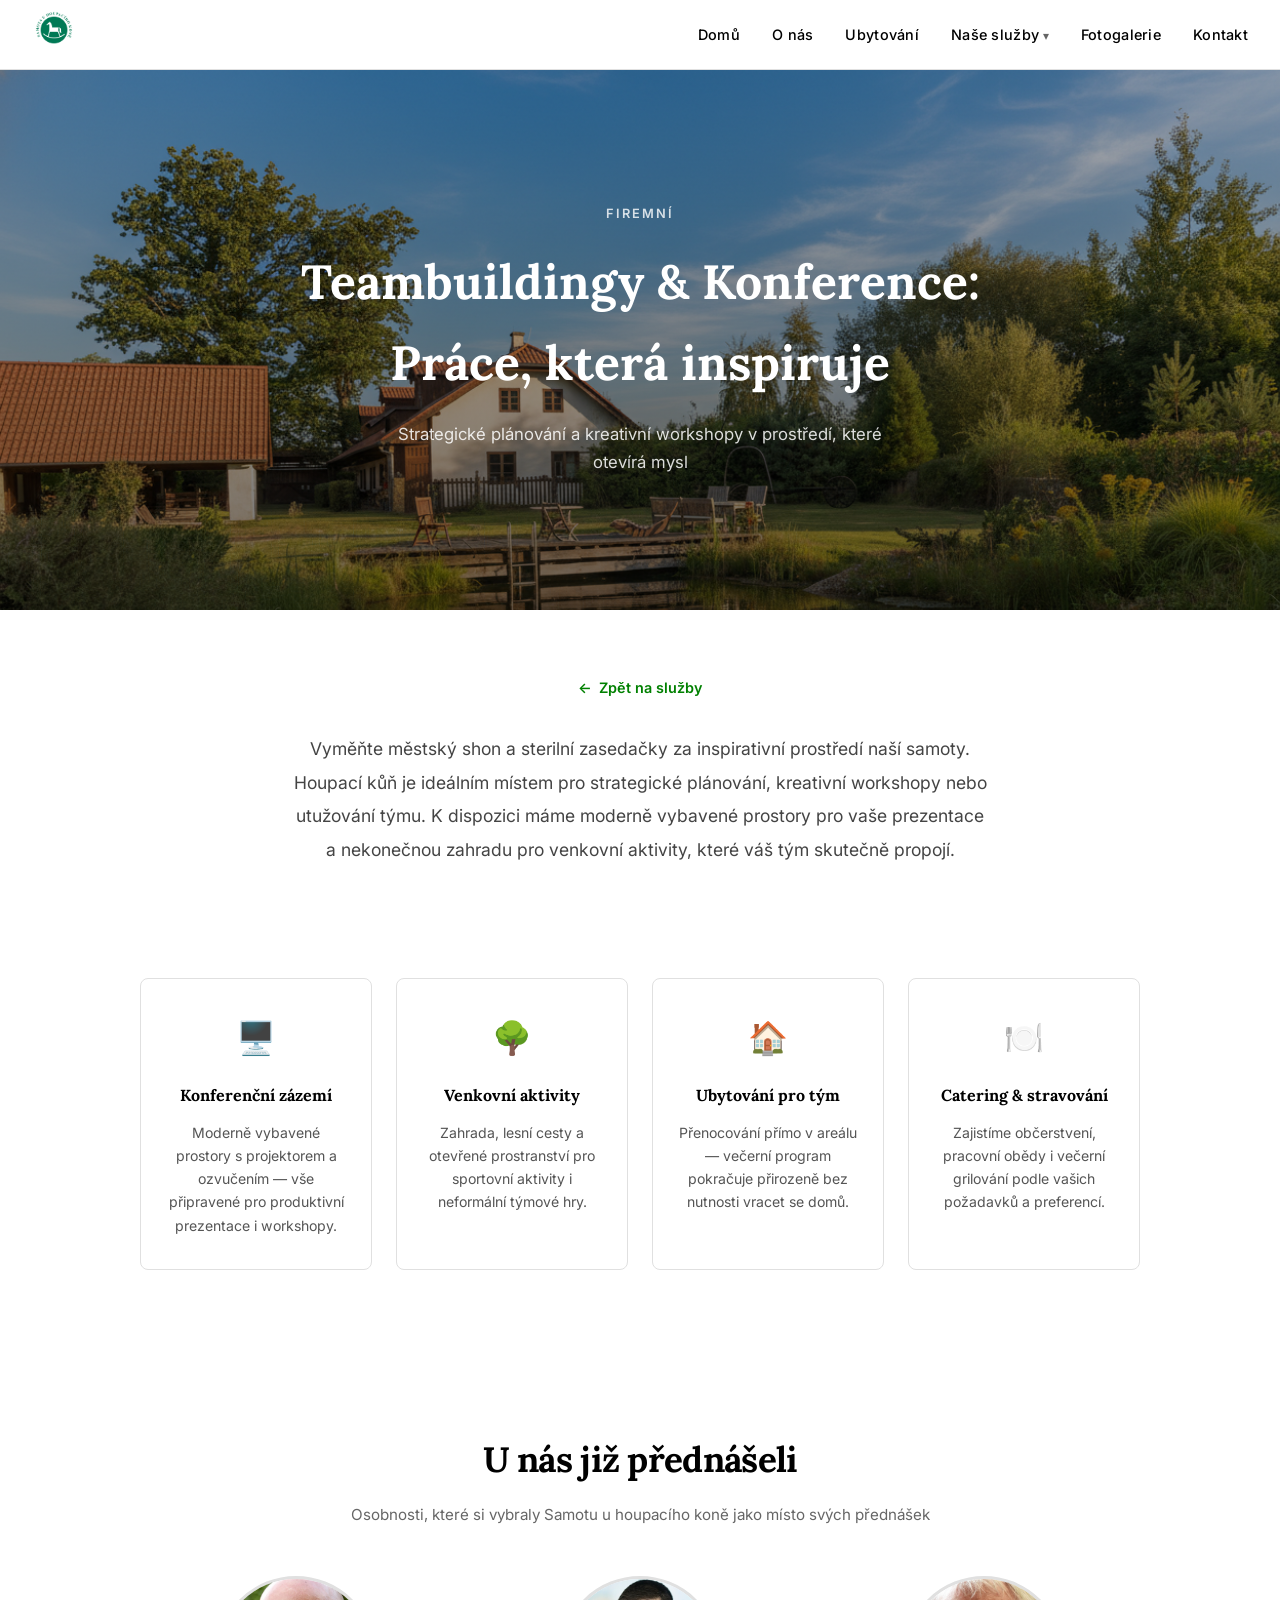
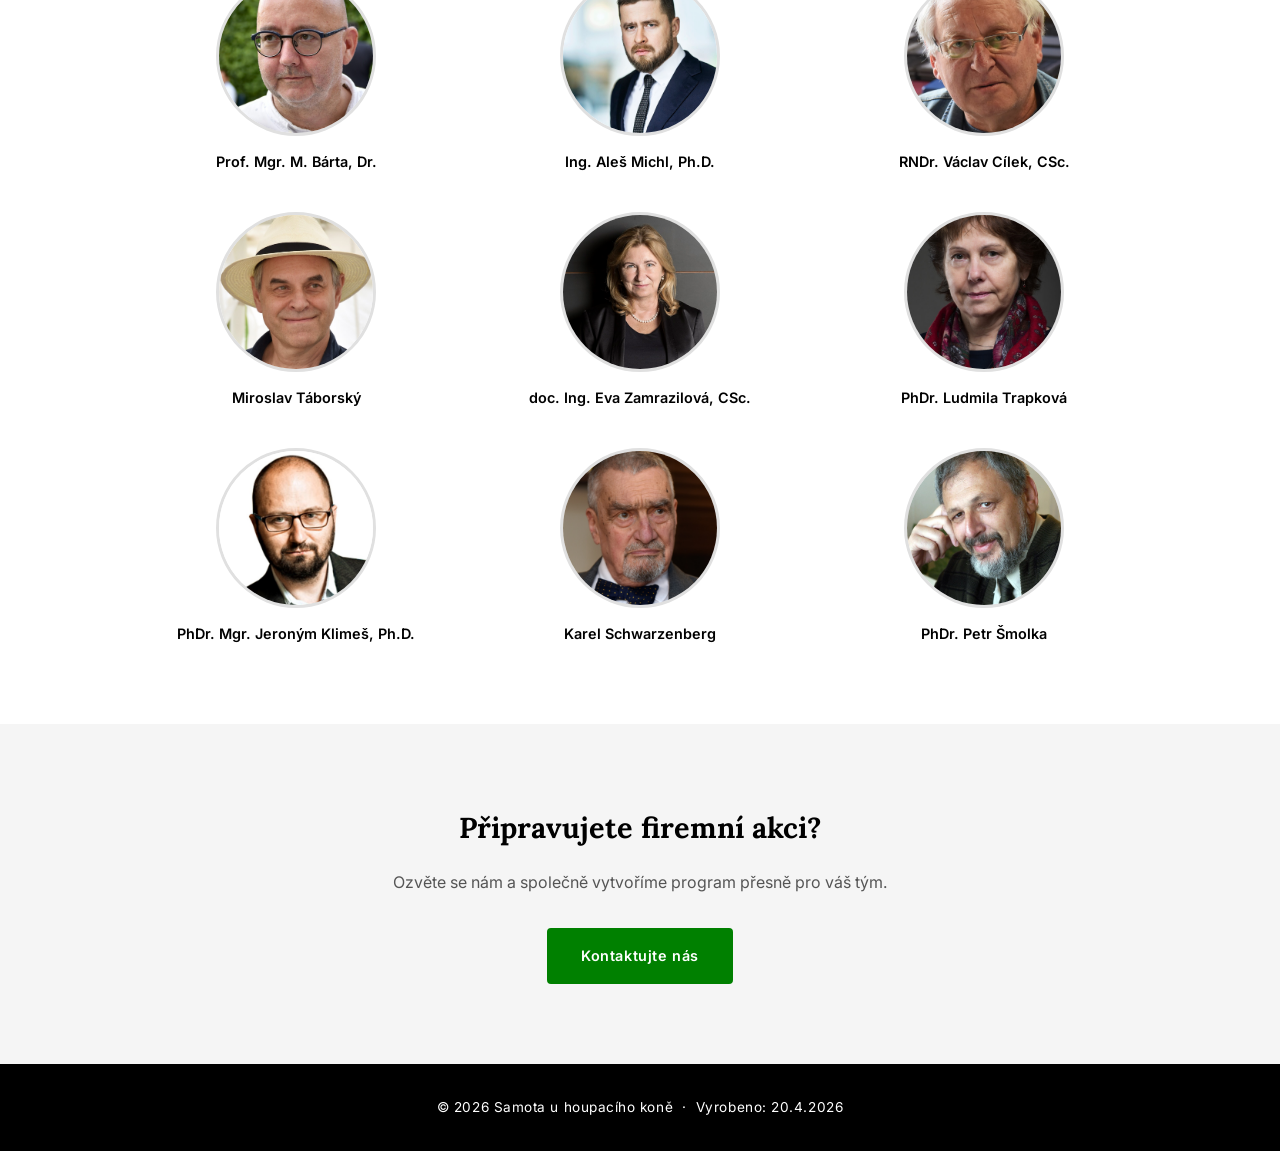
==== firemni-akce.html @ c1b1e3f5 "Add new Ubytování page with room breakdown and gallery" ====
<!DOCTYPE html>
<html lang="cs">
<head>
  <meta charset="UTF-8" />
  <meta name="viewport" content="width=device-width, initial-scale=1.0" />
  <title>Teambuildingy & Konference – Samota u houpacího koně</title>
  <link rel="stylesheet" href="style.css" />
  <link rel="preconnect" href="https://fonts.googleapis.com">
  <link href="https://fonts.googleapis.com/css2?family=Lora:wght@400;500;600;700&family=Inter:wght@400;500;600;700&display=swap" rel="stylesheet">
</head>
<body>

  <nav>
    <a href="index.html" class="nav-logo">
      <img src="images/logo/logo_bile_pozadi.png" alt="Samota u houpacího koně" />
    </a>
    <button class="hamburger" aria-label="Menu">
      <span></span><span></span><span></span>
    </button>
    <ul class="nav-links">
      <li><a href="index.html#uvod">Domů</a></li>
      <li><a href="index.html#o-nas">O nás</a></li>
      <li><a href="ubytovani.html">Ubytování</a></li>
      <li class="dropdown">
        <a href="index.html#sluzby">Naše služby</a>
        <div class="dropdown-menu">
          <a href="svatby.html">Svatby</a>
          <a href="firemni-akce.html">Teambuildingy & konference</a>
          <a href="terapie.html">Terapeutické pobyty</a>
        </div>
      </li>
      <li><a href="index.html#galerie">Fotogalerie</a></li>
      <li><a href="index.html#kontakt">Kontakt</a></li>
    </ul>
  </nav>

  <!-- HERO 16:9 -->
  <div class="subpage-hero-widescreen" style="background-image: url('images/jezirko_a_dum.jpg')">
    <div class="subpage-hero-content">
      <p class="hero-eyebrow">Firemní</p>
      <h1>Teambuildingy & Konference:<br/>Práce, která inspiruje</h1>
      <p class="subtitle">Strategické plánování a kreativní workshopy v prostředí, které otevírá mysl</p>
    </div>
  </div>

  <!-- INTRO -->
  <div class="subpage-intro">
    <a href="index.html#sluzby" class="back-link">Zpět na služby</a>
    <p>Vyměňte městský shon a sterilní zasedačky za inspirativní prostředí naší samoty. Houpací kůň je ideálním místem pro strategické plánování, kreativní workshopy nebo utužování týmu. K dispozici máme moderně vybavené prostory pro vaše prezentace a nekonečnou zahradu pro venkovní aktivity, které váš tým skutečně propojí.</p>
  </div>


  <!-- FEATURES -->
  <div class="subpage-features-section" style="background: #fff;">
    <div class="subpage-features-grid">
      <div class="subpage-feature-card">
        <div class="feature-icon">🖥️</div>
        <h4>Konferenční zázemí</h4>
        <p>Moderně vybavené prostory s projektorem a ozvučením — vše připravené pro produktivní prezentace i workshopy.</p>
      </div>
      <div class="subpage-feature-card">
        <div class="feature-icon">🌳</div>
        <h4>Venkovní aktivity</h4>
        <p>Zahrada, lesní cesty a otevřené prostranství pro sportovní aktivity i neformální týmové hry.</p>
      </div>
      <div class="subpage-feature-card">
        <div class="feature-icon">🏠</div>
        <h4>Ubytování pro tým</h4>
        <p>Přenocování přímo v areálu — večerní program pokračuje přirozeně bez nutnosti vracet se domů.</p>
      </div>
      <div class="subpage-feature-card">
        <div class="feature-icon">🍽️</div>
        <h4>Catering & stravování</h4>
        <p>Zajistíme občerstvení, pracovní obědy i večerní grilování podle vašich požadavků a preferencí.</p>
      </div>
    </div>
  </div>

  <!-- PŘEDNÁŠEJÍCÍ -->
  <div class="speakers-section">
    <h2>U nás již přednášeli</h2>
    <p class="speakers-sub">Osobnosti, které si vybraly Samotu u houpacího koně jako místo svých přednášek</p>
    <div class="speakers-grid">
      <div class="speaker-card">
        <img src="images/prednasky/barta.jpg" alt="Prof. Mgr. M. Bárta, Dr." />
        <span class="speaker-name">Prof. Mgr. M. Bárta, Dr.</span>
      </div>
      <div class="speaker-card">
        <img src="images/prednasky/michl.jpg" alt="Ing. Aleš Michl, Ph.D." />
        <span class="speaker-name">Ing. Aleš Michl, Ph.D.</span>
      </div>
      <div class="speaker-card">
        <img src="images/prednasky/cilek.jpg" alt="RNDr. Václav Cílek, CSc." />
        <span class="speaker-name">RNDr. Václav Cílek, CSc.</span>
      </div>
      <div class="speaker-card">
        <img src="images/prednasky/taborsky.jpg" alt="Miroslav Táborský" />
        <span class="speaker-name">Miroslav Táborský</span>
      </div>
      <div class="speaker-card">
        <img src="images/prednasky/zamrazilova.jpg" alt="doc. Ing. Eva Zamrazilová, CSc." style="object-position: center top;" />
        <span class="speaker-name">doc. Ing. Eva Zamrazilová, CSc.</span>
      </div>
      <div class="speaker-card">
        <img src="images/prednasky/trapkova.jpg" alt="PhDr. Ludmila Trapková" />
        <span class="speaker-name">PhDr. Ludmila Trapková</span>
      </div>
      <div class="speaker-card">
        <img src="images/prednasky/klimes.jpg" alt="PhDr. Mgr. Jeroným Klimeš, Ph.D." style="object-position: center 25%;" />
        <span class="speaker-name">PhDr. Mgr. Jeroným Klimeš, Ph.D.</span>
      </div>
      <div class="speaker-card">
        <img src="images/prednasky/schwarzenberg.jpg" alt="Karel Schwarzenberg" />
        <span class="speaker-name">Karel Schwarzenberg</span>
      </div>
      <div class="speaker-card">
        <img src="images/prednasky/smolka.jpg" alt="PhDr. Petr Šmolka" />
        <span class="speaker-name">PhDr. Petr Šmolka</span>
      </div>
    </div>
  </div>

  <div class="subpage-cta">
    <h2>Připravujete firemní akci?</h2>
    <p>Ozvěte se nám a společně vytvoříme program přesně pro váš tým.</p>
    <a href="index.html#kontakt" class="btn">Kontaktujte nás</a>
  </div>

  <footer>
    <p>© 2026 Samota u houpacího koně &nbsp;·&nbsp; Vyrobeno: 20.4.2026</p>
  </footer>

  <script src="script.js"></script>
</body>
</html>
---- style.css ----
* {
  margin: 0;
  padding: 0;
  box-sizing: border-box;
}

:root {
  --bg: #ffffff;
  --text: #000000;
  --accent: #008000;
  --accent-dark: #006000;
  --light-gray: #f5f5f5;
  --border: #e0e0e0;
}

html {
  scroll-behavior: smooth;
}

body {
  font-family: 'Inter', 'Segoe UI', Arial, sans-serif;
  background: var(--bg);
  color: var(--text);
  line-height: 1.7;
}

h1, h2, h3, h4, .section-title, .hero h1, .subpage-hero h1 {
  font-family: 'Lora', Georgia, serif;
}

/* ── NAVIGATION ── */
nav {
  position: fixed;
  top: 0;
  width: 100%;
  background: rgba(255, 255, 255, 0.97);
  backdrop-filter: blur(8px);
  border-bottom: 1px solid var(--border);
  z-index: 1000;
  padding: 0 2rem;
  height: 70px;
  display: flex;
  align-items: center;
  justify-content: space-between;
}

.nav-logo img {
  height: 44px;
  width: auto;
}

.nav-links {
  display: flex;
  align-items: center;
  gap: 2rem;
  list-style: none;
}

.nav-links a {
  text-decoration: none;
  color: var(--text);
  font-size: 0.9rem;
  font-weight: 500;
  letter-spacing: 0.02em;
  transition: color 0.2s;
}

.nav-links a:hover {
  color: var(--accent);
}

/* Dropdown */
.dropdown {
  position: relative;
}

.dropdown-menu {
  display: none;
  position: absolute;
  top: 100%;
  left: 50%;
  transform: translateX(-50%);
  padding-top: 12px;
  min-width: 220px;
  z-index: 100;
}

.dropdown-menu::before {
  content: '';
  display: block;
  position: absolute;
  top: 12px;
  left: 0;
  right: 0;
  bottom: 0;
  background: #fff;
  border: 1px solid var(--border);
  border-radius: 8px;
  box-shadow: 0 8px 24px rgba(0,0,0,0.1);
  z-index: -1;
}

.dropdown-menu a {
  position: relative;
}

.dropdown:hover .dropdown-menu,
.dropdown:focus-within .dropdown-menu {
  display: block;
}

.dropdown-menu a {
  display: block;
  padding: 0.75rem 1.25rem;
  font-size: 0.88rem;
  color: var(--text);
  transition: background 0.15s, color 0.15s;
}

.dropdown-menu a:hover {
  background: var(--light-gray);
  color: var(--accent);
}

.dropdown > a::after {
  content: ' ▾';
  font-size: 0.75rem;
  opacity: 0.6;
}

/* Hamburger */
.hamburger {
  display: none;
  flex-direction: column;
  cursor: pointer;
  gap: 5px;
  background: none;
  border: none;
  padding: 4px;
}

.hamburger span {
  display: block;
  width: 24px;
  height: 2px;
  background: var(--text);
  transition: all 0.3s;
}

.hamburger.open span:nth-child(1) { transform: rotate(45deg) translate(5px, 5px); }
.hamburger.open span:nth-child(2) { opacity: 0; }
.hamburger.open span:nth-child(3) { transform: rotate(-45deg) translate(5px, -5px); }

/* ── HERO ── */
.hero {
  min-height: 100vh;
  display: flex;
  align-items: center;
  justify-content: center;
  text-align: center;
  padding: 6rem 2rem 4rem;
  background: linear-gradient(160deg, #f9fdf9 0%, #e8f5e8 100%);
  position: relative;
  overflow: hidden;
}

.hero::before {
  content: '';
  position: absolute;
  inset: 0;
  background: url('images/domov1.jpg') center/cover no-repeat;
  opacity: 0.12;
}

/* Video hero overrides */
.hero-video {
  background: #000;
}

.hero-video::before {
  display: none;
}

.hero-bg-video {
  position: absolute;
  inset: 0;
  width: 100%;
  height: 100%;
  object-fit: cover;
  z-index: 0;
}

.hero-overlay {
  position: absolute;
  inset: 0;
  background: linear-gradient(to bottom, rgba(0,0,0,0.3) 0%, rgba(0,0,0,0.5) 100%);
  z-index: 1;
}

.hero-video .hero-content {
  position: relative;
  z-index: 2;
  color: #fff;
}

.hero-video .hero-content h1 {
  color: #fff;
}

.hero-video .hero-content p {
  color: rgba(255,255,255,0.88);
}

.hero-video .hero-eyebrow {
  color: rgba(255,255,255,0.75);
}

.hero-video .btn-outline {
  border-color: rgba(255,255,255,0.7);
  color: #fff;
}

.hero-video .btn-outline:hover {
  background: #fff;
  color: var(--accent);
  border-color: #fff;
}

.hero-content {
  position: relative;
  max-width: 720px;
}

.hero-eyebrow {
  font-size: 0.8rem;
  letter-spacing: 0.15em;
  text-transform: uppercase;
  color: var(--accent);
  margin-bottom: 1rem;
  font-weight: 600;
}

.hero h1 {
  font-size: clamp(2.2rem, 5vw, 3.8rem);
  font-weight: 700;
  line-height: 1.15;
  letter-spacing: -0.02em;
  margin-bottom: 1.5rem;
}

.hero p {
  font-size: 1.15rem;
  color: #444;
  max-width: 520px;
  margin: 0 auto 2.5rem;
}

.btn {
  display: inline-block;
  padding: 0.85rem 2rem;
  background: var(--accent);
  color: #fff;
  text-decoration: none;
  border-radius: 4px;
  font-size: 0.9rem;
  font-weight: 600;
  letter-spacing: 0.04em;
  transition: background 0.2s, transform 0.15s;
  border: 2px solid var(--accent);
}

.btn:hover {
  background: var(--accent-dark);
  border-color: var(--accent-dark);
  transform: translateY(-1px);
}

.btn-outline {
  background: transparent;
  color: var(--accent);
  margin-left: 1rem;
}

.btn-outline:hover {
  background: var(--accent);
  color: #fff;
}

/* ── SECTIONS ── */
section {
  padding: 6rem 2rem;
}

.section-inner {
  max-width: 1100px;
  margin: 0 auto;
}

.section-label {
  font-size: 0.75rem;
  letter-spacing: 0.15em;
  text-transform: uppercase;
  color: var(--accent);
  font-weight: 700;
  margin-bottom: 0.75rem;
}

.section-title {
  font-size: clamp(1.8rem, 3.5vw, 2.6rem);
  font-weight: 700;
  letter-spacing: -0.02em;
  line-height: 1.2;
  margin-bottom: 1.5rem;
}

.section-text {
  font-size: 1.05rem;
  color: #444;
  max-width: 640px;
  line-height: 1.8;
}

/* ── O NÁS ── */
#o-nas {
  background: var(--bg);
}

.about-grid {
  display: grid;
  grid-template-columns: 1fr 1fr;
  gap: 5rem;
  align-items: center;
}

.about-img {
  width: 100%;
  aspect-ratio: 4/3;
  object-fit: cover;
  border-radius: 4px;
}

.about-features {
  display: flex;
  flex-direction: column;
  gap: 1rem;
  margin-top: 2rem;
}

.feature-item {
  display: flex;
  align-items: flex-start;
  gap: 0.75rem;
  font-size: 0.95rem;
  color: #333;
}

.feature-item::before {
  content: '—';
  color: var(--accent);
  font-weight: 700;
  flex-shrink: 0;
  margin-top: 2px;
}

/* ── SERVICES ── */
#sluzby {
  background: var(--light-gray);
}

.services-grid {
  display: grid;
  grid-template-columns: repeat(3, 1fr);
  gap: 2rem;
  margin-top: 3rem;
}

.service-card {
  background: #fff;
  border-radius: 6px;
  overflow: hidden;
  text-decoration: none;
  color: var(--text);
  transition: transform 0.2s, box-shadow 0.2s;
  display: block;
  border: 1px solid var(--border);
}

.service-card:hover {
  transform: translateY(-4px);
  box-shadow: 0 16px 40px rgba(0,0,0,0.1);
}

.service-card img {
  width: 100%;
  aspect-ratio: 3/2;
  object-fit: cover;
  display: block;
}

.service-card-body {
  padding: 1.75rem;
}

.service-card-tag {
  font-size: 0.72rem;
  letter-spacing: 0.12em;
  text-transform: uppercase;
  color: var(--accent);
  font-weight: 700;
  margin-bottom: 0.5rem;
}

.service-card h3 {
  font-size: 1.2rem;
  font-weight: 700;
  margin-bottom: 0.75rem;
  line-height: 1.3;
}

.service-card p {
  font-size: 0.9rem;
  color: #555;
  line-height: 1.65;
}

.service-card-link {
  display: inline-flex;
  align-items: center;
  gap: 0.4rem;
  margin-top: 1.25rem;
  font-size: 0.85rem;
  font-weight: 600;
  color: var(--accent);
}

.service-card-link::after {
  content: '→';
  transition: transform 0.2s;
}

.service-card:hover .service-card-link::after {
  transform: translateX(4px);
}

/* ── GALLERY ── */
#galerie {
  background: var(--bg);
}

.gallery-grid {
  display: grid;
  grid-template-columns: repeat(4, 1fr);
  grid-template-rows: repeat(2, 260px);
  gap: 6px;
  margin-top: 3rem;
}

.gallery-item {
  overflow: hidden;
  cursor: pointer;
  background: var(--light-gray);
}

.gallery-item img {
  width: 100%;
  height: 100%;
  object-fit: cover;
  transition: transform 0.4s ease;
  display: block;
}

.gallery-item:hover img {
  transform: scale(1.05);
}

/* Lightbox */
.lightbox {
  display: none;
  position: fixed;
  inset: 0;
  background: rgba(0,0,0,0.92);
  z-index: 2000;
  align-items: center;
  justify-content: center;
  padding: 2rem;
}

.lightbox.active {
  display: flex;
}

.lightbox img {
  max-width: 90vw;
  max-height: 85vh;
  object-fit: contain;
  border-radius: 2px;
}

.lightbox-close {
  position: absolute;
  top: 1.5rem;
  right: 1.5rem;
  background: none;
  border: none;
  color: #fff;
  font-size: 2rem;
  cursor: pointer;
  line-height: 1;
  opacity: 0.8;
  transition: opacity 0.2s;
}

.lightbox-close:hover { opacity: 1; }

.lightbox-prev,
.lightbox-next {
  position: absolute;
  top: 50%;
  transform: translateY(-50%);
  background: rgba(255,255,255,0.1);
  border: none;
  color: #fff;
  font-size: 1.5rem;
  cursor: pointer;
  padding: 1rem 1.2rem;
  border-radius: 4px;
  transition: background 0.2s;
}

.lightbox-prev { left: 1rem; }
.lightbox-next { right: 1rem; }
.lightbox-prev:hover,
.lightbox-next:hover { background: rgba(255,255,255,0.2); }

/* ── CONTACT ── */
#kontakt {
  background: var(--light-gray);
}


.contact-grid {
  display: grid;
  grid-template-columns: 1fr 1.6fr;
  gap: 4rem;
  align-items: start;
}

.contact-map {
  border-radius: 6px;
  overflow: hidden;
  border: 1px solid var(--border);
}

.contact-map iframe {
  display: block;
  height: 440px;
}

.contact-info h3 {
  font-size: 0.85rem;
  font-weight: 700;
  margin-bottom: 0.35rem;
  color: var(--accent);
  letter-spacing: 0.05em;
  text-transform: uppercase;
}

.contact-info p {
  font-size: 0.95rem;
  color: #444;
  margin-bottom: 1.5rem;
  line-height: 1.7;
}

.contact-info a {
  color: var(--text);
  text-decoration: none;
  border-bottom: 1px solid var(--border);
  transition: border-color 0.2s, color 0.2s;
}

.contact-info a:hover {
  color: var(--accent);
  border-color: var(--accent);
}

.contact-form {
  display: flex;
  flex-direction: column;
  gap: 1.25rem;
}

.form-row {
  display: grid;
  grid-template-columns: 1fr 1fr;
  gap: 1.25rem;
}

.form-group {
  display: flex;
  flex-direction: column;
  gap: 0.4rem;
}

.form-group label {
  font-size: 0.8rem;
  font-weight: 600;
  letter-spacing: 0.05em;
  text-transform: uppercase;
  color: #555;
}

.form-group input,
.form-group select,
.form-group textarea {
  padding: 0.85rem 1rem;
  border: 1px solid var(--border);
  border-radius: 4px;
  font-size: 0.95rem;
  font-family: inherit;
  background: #fff;
  color: var(--text);
  transition: border-color 0.2s;
  outline: none;
  width: 100%;
}

.form-group input:focus,
.form-group select:focus,
.form-group textarea:focus {
  border-color: var(--accent);
}

.form-group textarea {
  resize: vertical;
  min-height: 130px;
}

.form-submit {
  display: flex;
  align-items: center;
  gap: 1rem;
}

.form-success {
  display: none;
  align-items: center;
  gap: 0.5rem;
  font-size: 0.9rem;
  color: var(--accent);
  font-weight: 600;
}

.form-success.visible {
  display: flex;
}

/* ── FOOTER ── */
footer {
  background: #000;
  color: #fff;
  text-align: center;
  padding: 2rem;
  font-size: 0.85rem;
  letter-spacing: 0.04em;
}

footer a {
  color: var(--accent);
  text-decoration: none;
}

/* ── SUBPAGE HERO (old, kept for compatibility) ── */
.subpage-hero {
  padding: 9rem 2rem 5rem;
  background: linear-gradient(160deg, #f9fdf9 0%, #e8f5e8 100%);
  text-align: center;
  position: relative;
  overflow: hidden;
}

.subpage-hero::before {
  content: '';
  position: absolute;
  inset: 0;
  opacity: 0.1;
  background-size: cover;
  background-position: center;
}

.subpage-hero .hero-content {
  position: relative;
}

.subpage-hero h1 {
  font-size: clamp(2rem, 4.5vw, 3.2rem);
  font-weight: 700;
  letter-spacing: -0.02em;
  line-height: 1.15;
  margin-bottom: 1.25rem;
}

.subpage-hero .subtitle {
  font-size: 1.1rem;
  color: #555;
  max-width: 540px;
  margin: 0 auto;
}

/* ── SUBPAGE HERO 16:9 ── */
.subpage-hero-widescreen {
  margin-top: 70px;
  width: 100%;
  aspect-ratio: 16 / 6.75;
  position: relative;
  background-size: cover;
  background-position: center top;
  display: flex;
  align-items: center;
  justify-content: center;
  text-align: center;
  overflow: hidden;
}

.subpage-hero-widescreen::before {
  content: '';
  position: absolute;
  inset: 0;
  background: linear-gradient(to bottom, rgba(0,0,0,0.25) 0%, rgba(0,0,0,0.55) 100%);
}

.subpage-hero-content {
  position: relative;
  max-width: 760px;
  padding: 2rem;
  color: #fff;
  text-align: center;
}

.subpage-hero-content .hero-eyebrow {
  color: rgba(255,255,255,0.8);
}

.subpage-hero-content h1 {
  font-size: clamp(1.8rem, 4vw, 3rem);
  color: #fff;
  margin-bottom: 1rem;
}

.subpage-hero-content .subtitle {
  font-size: 1.05rem;
  color: rgba(255,255,255,0.85);
  max-width: 520px;
  margin: 0 auto;
}

/* ── SUBPAGE INTRO ── */
.subpage-intro {
  max-width: 760px;
  margin: 0 auto;
  padding: 4rem 2rem 2rem;
  text-align: center;
}

.subpage-intro p {
  font-size: 1.1rem;
  color: #444;
  line-height: 1.9;
}

.subpage-intro .back-link {
  display: inline-flex;
  margin-bottom: 2rem;
}

/* ── SUBPAGE FULL PHOTO ── */
.subpage-photo-full {
  width: 100%;
  max-height: 520px;
  overflow: hidden;
  line-height: 0;
}

.subpage-photo-full img {
  width: 100%;
  height: 520px;
  object-fit: cover;
  display: block;
}

/* ── SUBPAGE FEATURE CARDS ── */
.subpage-features-section {
  background: var(--light-gray);
  padding: 5rem 2rem;
}

.subpage-features-grid {
  max-width: 1000px;
  margin: 0 auto;
  display: grid;
  grid-template-columns: repeat(4, 1fr);
  gap: 1.5rem;
}

.subpage-feature-card {
  background: #fff;
  border-radius: 8px;
  padding: 2rem 1.5rem;
  text-align: center;
  border: 1px solid var(--border);
  transition: transform 0.2s, box-shadow 0.2s;
}

.subpage-feature-card:hover {
  transform: translateY(-3px);
  box-shadow: 0 12px 30px rgba(0,0,0,0.08);
}

.feature-icon {
  font-size: 2rem;
  margin-bottom: 1rem;
  display: block;
}

.subpage-feature-card h4 {
  font-size: 1rem;
  font-weight: 700;
  margin-bottom: 0.75rem;
  color: var(--text);
}

.subpage-feature-card p {
  font-size: 0.88rem;
  color: #555;
  line-height: 1.65;
}

@media (max-width: 900px) {
  .subpage-features-grid {
    grid-template-columns: repeat(2, 1fr);
  }
}

@media (max-width: 560px) {
  .subpage-hero-widescreen {
    aspect-ratio: 4 / 3;
  }

  .subpage-features-grid {
    grid-template-columns: 1fr;
  }

  .subpage-photo-full img {
    height: 280px;
  }
}

/* ── ROOMS ── */
.rooms-section {
  padding: 1rem 2rem 4rem;
  max-width: 1100px;
  margin: 0 auto;
}

.rooms-grid {
  display: grid;
  grid-template-columns: repeat(3, 1fr);
  gap: 1.5rem;
}

.room-card {
  background: #fff;
  border-radius: 8px;
  padding: 1.75rem 1.5rem;
  border: 1px solid var(--border);
  transition: transform 0.2s, box-shadow 0.2s;
}

.room-card:hover {
  transform: translateY(-3px);
  box-shadow: 0 12px 30px rgba(0,0,0,0.08);
}

.room-card-header {
  display: flex;
  justify-content: space-between;
  align-items: flex-start;
  gap: 0.75rem;
  margin-bottom: 0.6rem;
}

.room-card h4 {
  font-size: 1.05rem;
  font-weight: 700;
  color: var(--text);
}

.room-beds {
  font-size: 0.78rem;
  font-weight: 600;
  color: var(--accent);
  white-space: nowrap;
  margin-top: 0.2rem;
}

.room-card-sub {
  font-size: 0.8rem;
  color: #888;
  margin-bottom: 0.6rem;
}

.room-card p {
  font-size: 0.88rem;
  color: #555;
  line-height: 1.6;
}

.rooms-note {
  text-align: center;
  margin-top: 2.5rem;
  font-size: 0.95rem;
  color: var(--text);
  background: var(--light-gray);
  padding: 1.1rem 1.5rem;
  border-radius: 8px;
}

.rooms-note strong {
  color: var(--accent);
}

@media (max-width: 900px) {
  .rooms-grid {
    grid-template-columns: repeat(2, 1fr);
  }
}

@media (max-width: 560px) {
  .rooms-grid {
    grid-template-columns: 1fr;
  }
}

/* ── SUBPAGE SECTION HEADING ── */
.subpage-section-heading {
  font-family: 'Lora', Georgia, serif;
  font-size: clamp(1.6rem, 3vw, 2.2rem);
  font-weight: 700;
  letter-spacing: -0.02em;
  text-align: center;
  margin-bottom: 2.5rem;
}

/* ── SUBPAGE GALLERY ── */
.subpage-gallery-section {
  padding: 0 2rem 5rem;
  max-width: 1100px;
  margin: 0 auto;
}

.subpage-gallery-grid {
  display: grid;
  grid-template-columns: repeat(3, 1fr);
  gap: 8px;
}

.sg-item {
  aspect-ratio: 4 / 3;
  overflow: hidden;
  background: var(--light-gray);
  cursor: pointer;
}

.sg-item img {
  width: 100%;
  height: 100%;
  object-fit: cover;
  display: block;
  transition: transform 0.4s ease;
}

.sg-item:hover img {
  transform: scale(1.04);
}

@media (max-width: 600px) {
  .subpage-gallery-grid {
    grid-template-columns: repeat(2, 1fr);
  }
}

/* ── SUBPAGE CONTENT ── */
.subpage-content {
  padding: 5rem 2rem;
  max-width: 780px;
  margin: 0 auto;
}

.subpage-content p {
  font-size: 1.1rem;
  color: #333;
  line-height: 1.9;
  margin-bottom: 2rem;
}

.back-link {
  display: inline-flex;
  align-items: center;
  gap: 0.4rem;
  color: var(--accent);
  text-decoration: none;
  font-size: 0.9rem;
  font-weight: 600;
  margin-bottom: 2rem;
  transition: gap 0.2s;
}

.back-link::before {
  content: '←';
}

.back-link:hover {
  gap: 0.6rem;
}

.subpage-features {
  display: grid;
  grid-template-columns: repeat(auto-fit, minmax(220px, 1fr));
  gap: 1.5rem;
  margin-top: 3rem;
}

.subpage-feature {
  padding: 1.75rem;
  background: var(--light-gray);
  border-radius: 6px;
  border-left: 3px solid var(--accent);
}

.subpage-feature h4 {
  font-size: 1rem;
  font-weight: 700;
  margin-bottom: 0.5rem;
}

.subpage-feature p {
  font-size: 0.9rem;
  color: #555;
  margin: 0;
  line-height: 1.6;
}

.subpage-cta {
  text-align: center;
  padding: 5rem 2rem;
  background: var(--light-gray);
}

.subpage-cta h2 {
  font-size: 1.8rem;
  font-weight: 700;
  margin-bottom: 1rem;
}

.subpage-cta p {
  color: #555;
  margin-bottom: 2rem;
}

/* ── SPEAKERS ── */
.speakers-section {
  padding: 5rem 2rem;
  background: #fff;
}

.speakers-section h2 {
  font-family: 'Lora', Georgia, serif;
  font-size: clamp(1.6rem, 3vw, 2.2rem);
  font-weight: 700;
  text-align: center;
  margin-bottom: 0.75rem;
  letter-spacing: -0.02em;
}

.speakers-section .speakers-sub {
  text-align: center;
  color: #666;
  font-size: 0.95rem;
  margin-bottom: 3rem;
}

.speakers-grid {
  max-width: 1000px;
  margin: 0 auto;
  display: grid;
  grid-template-columns: repeat(3, 1fr);
  gap: 2.5rem 2rem;
}

.speaker-card {
  display: flex;
  flex-direction: column;
  align-items: center;
  text-align: center;
}

.speaker-card img {
  width: 160px;
  height: 160px;
  object-fit: cover;
  border-radius: 50%;
  border: 3px solid var(--border);
  margin-bottom: 1rem;
  transition: border-color 0.2s;
}

.speaker-card:hover img {
  border-color: var(--accent);
}

.speaker-card .speaker-name {
  font-size: 0.9rem;
  font-weight: 600;
  color: var(--text);
  line-height: 1.4;
}

@media (max-width: 700px) {
  .speakers-grid {
    grid-template-columns: repeat(2, 1fr);
  }
}

@media (max-width: 420px) {
  .speakers-grid {
    grid-template-columns: 1fr;
  }
}

/* ── RESPONSIVE ── */
@media (max-width: 1024px) {
  .services-grid {
    grid-template-columns: repeat(2, 1fr);
  }

  .gallery-grid {
    grid-template-columns: repeat(3, 1fr);
  }
}

@media (max-width: 768px) {
  nav {
    padding: 0 1.25rem;
  }

  .nav-links {
    display: none;
    position: fixed;
    top: 70px;
    left: 0;
    right: 0;
    background: #fff;
    flex-direction: column;
    gap: 0;
    padding: 1rem 0;
    border-bottom: 1px solid var(--border);
    box-shadow: 0 8px 20px rgba(0,0,0,0.08);
    align-items: stretch;
  }

  .nav-links.open {
    display: flex;
  }

  .nav-links li {
    padding: 0;
  }

  .nav-links a {
    display: block;
    padding: 0.9rem 1.5rem;
    font-size: 1rem;
  }

  .dropdown-menu {
    position: static;
    transform: none;
    box-shadow: none;
    border: none;
    border-left: 3px solid var(--accent);
    border-radius: 0;
    margin-left: 1.5rem;
    background: var(--light-gray);
    display: none;
  }

  .dropdown.open .dropdown-menu {
    display: block;
  }

  .hamburger {
    display: flex;
  }

  .hero h1 {
    font-size: 2rem;
  }

  .about-grid,
  .contact-grid {
    grid-template-columns: 1fr;
    gap: 2.5rem;
  }

  .map-frames {
    height: 300px;
  }

  .services-grid {
    grid-template-columns: 1fr;
  }

  .gallery-grid {
    grid-template-columns: repeat(2, 1fr);
    grid-template-rows: repeat(4, 180px);
  }

  .form-row {
    grid-template-columns: 1fr;
  }

  section {
    padding: 4rem 1.25rem;
  }

  .btn-outline {
    margin-left: 0;
    margin-top: 0.75rem;
  }

  .hero-buttons {
    display: flex;
    flex-direction: column;
    align-items: center;
  }
}

@media (max-width: 480px) {
  .gallery-grid {
    grid-template-columns: repeat(2, 1fr);
    grid-template-rows: repeat(4, 140px);
  }
}
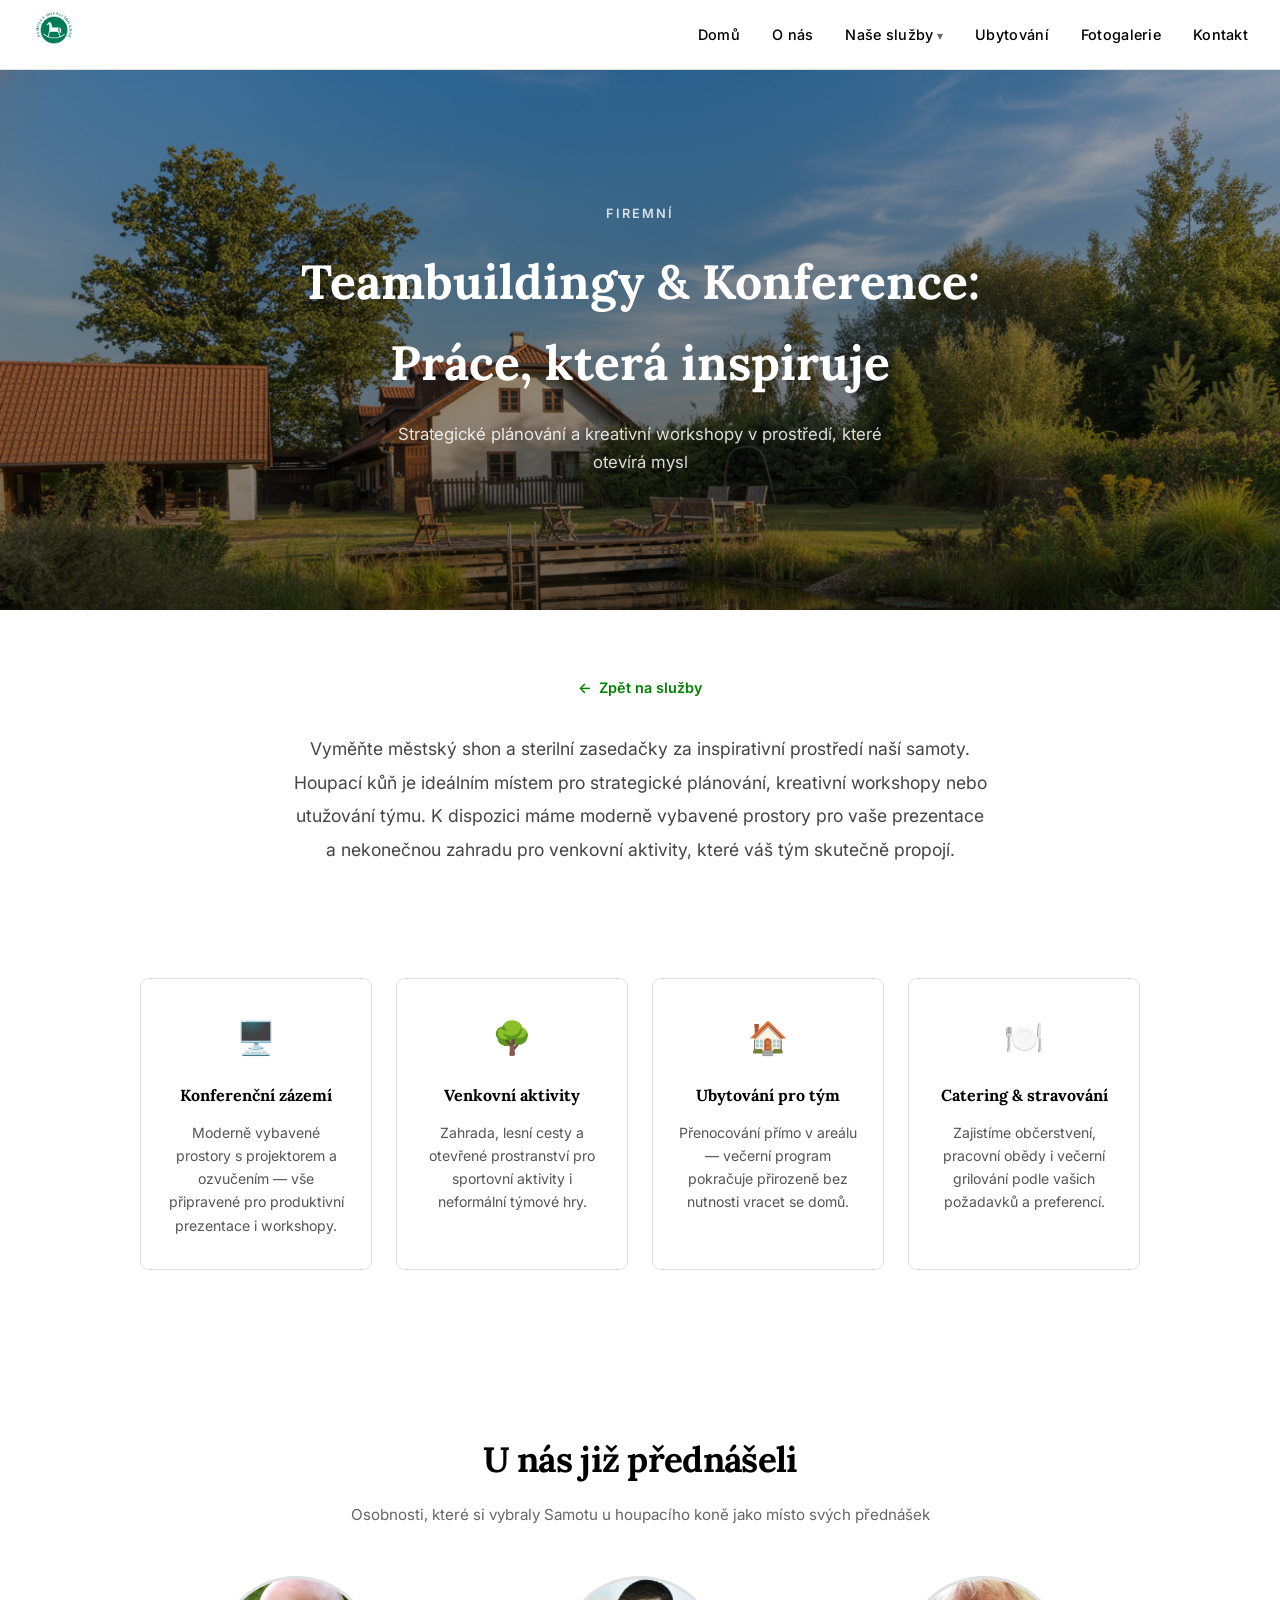
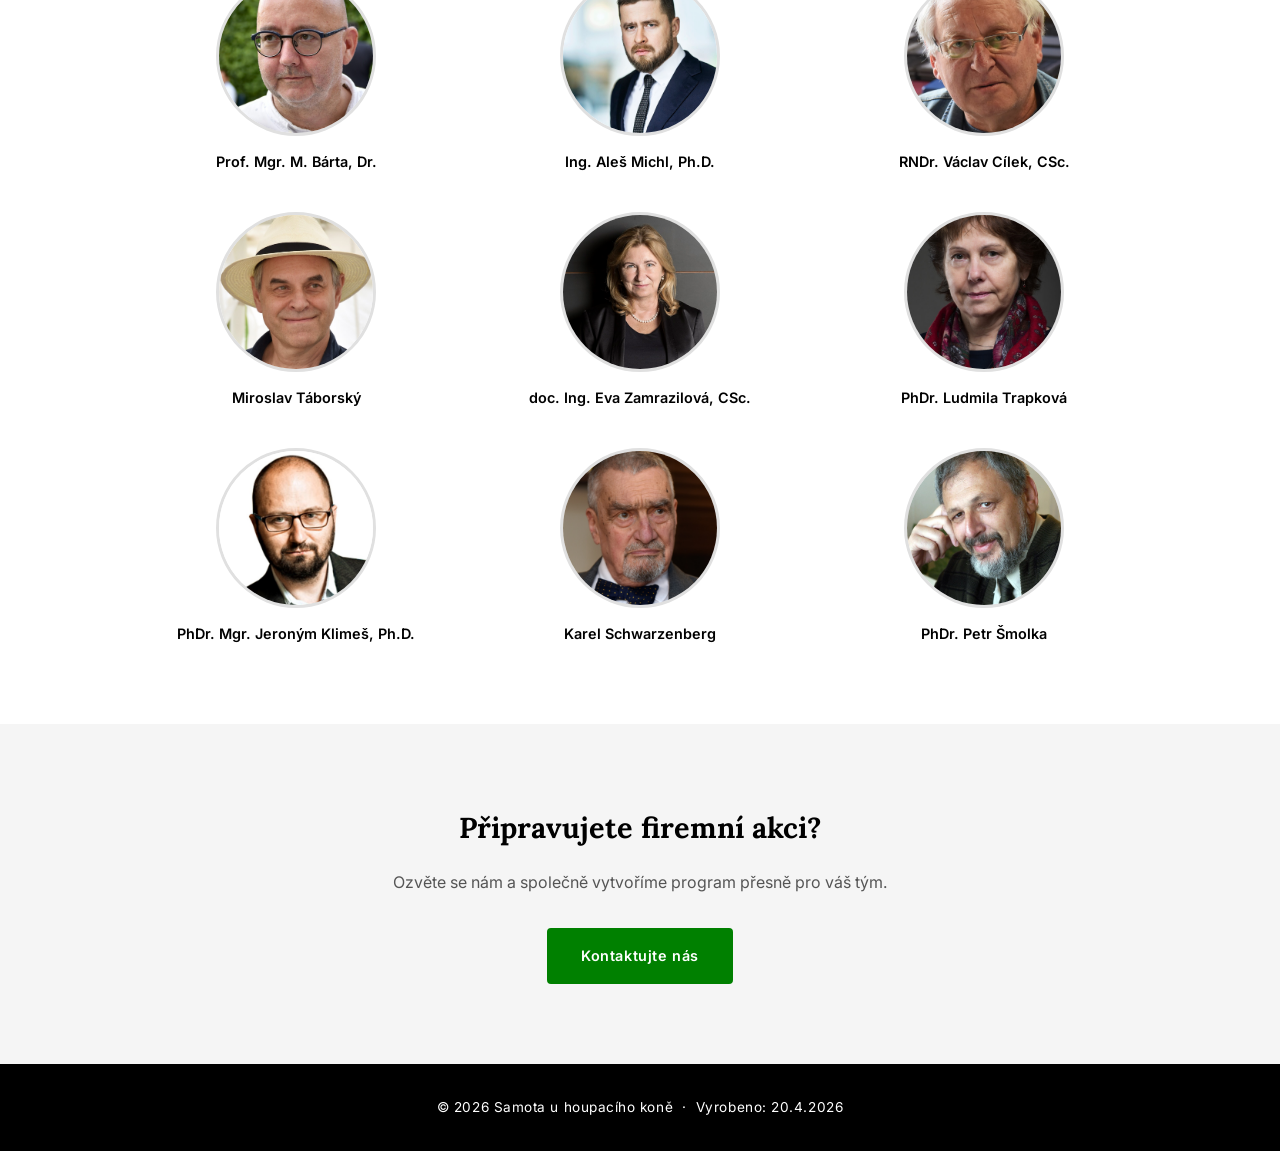
==== commit c8f12859: "Move Ubytování nav item after Naše služby dropdown" ====
--- a/firemni-akce.html
+++ b/firemni-akce.html
@@ -20,7 +20,6 @@
     <ul class="nav-links">
       <li><a href="index.html#uvod">Domů</a></li>
       <li><a href="index.html#o-nas">O nás</a></li>
-      <li><a href="ubytovani.html">Ubytování</a></li>
       <li class="dropdown">
         <a href="index.html#sluzby">Naše služby</a>
         <div class="dropdown-menu">
@@ -29,6 +28,7 @@
           <a href="terapie.html">Terapeutické pobyty</a>
         </div>
       </li>
+      <li><a href="ubytovani.html">Ubytování</a></li>
       <li><a href="index.html#galerie">Fotogalerie</a></li>
       <li><a href="index.html#kontakt">Kontakt</a></li>
     </ul>
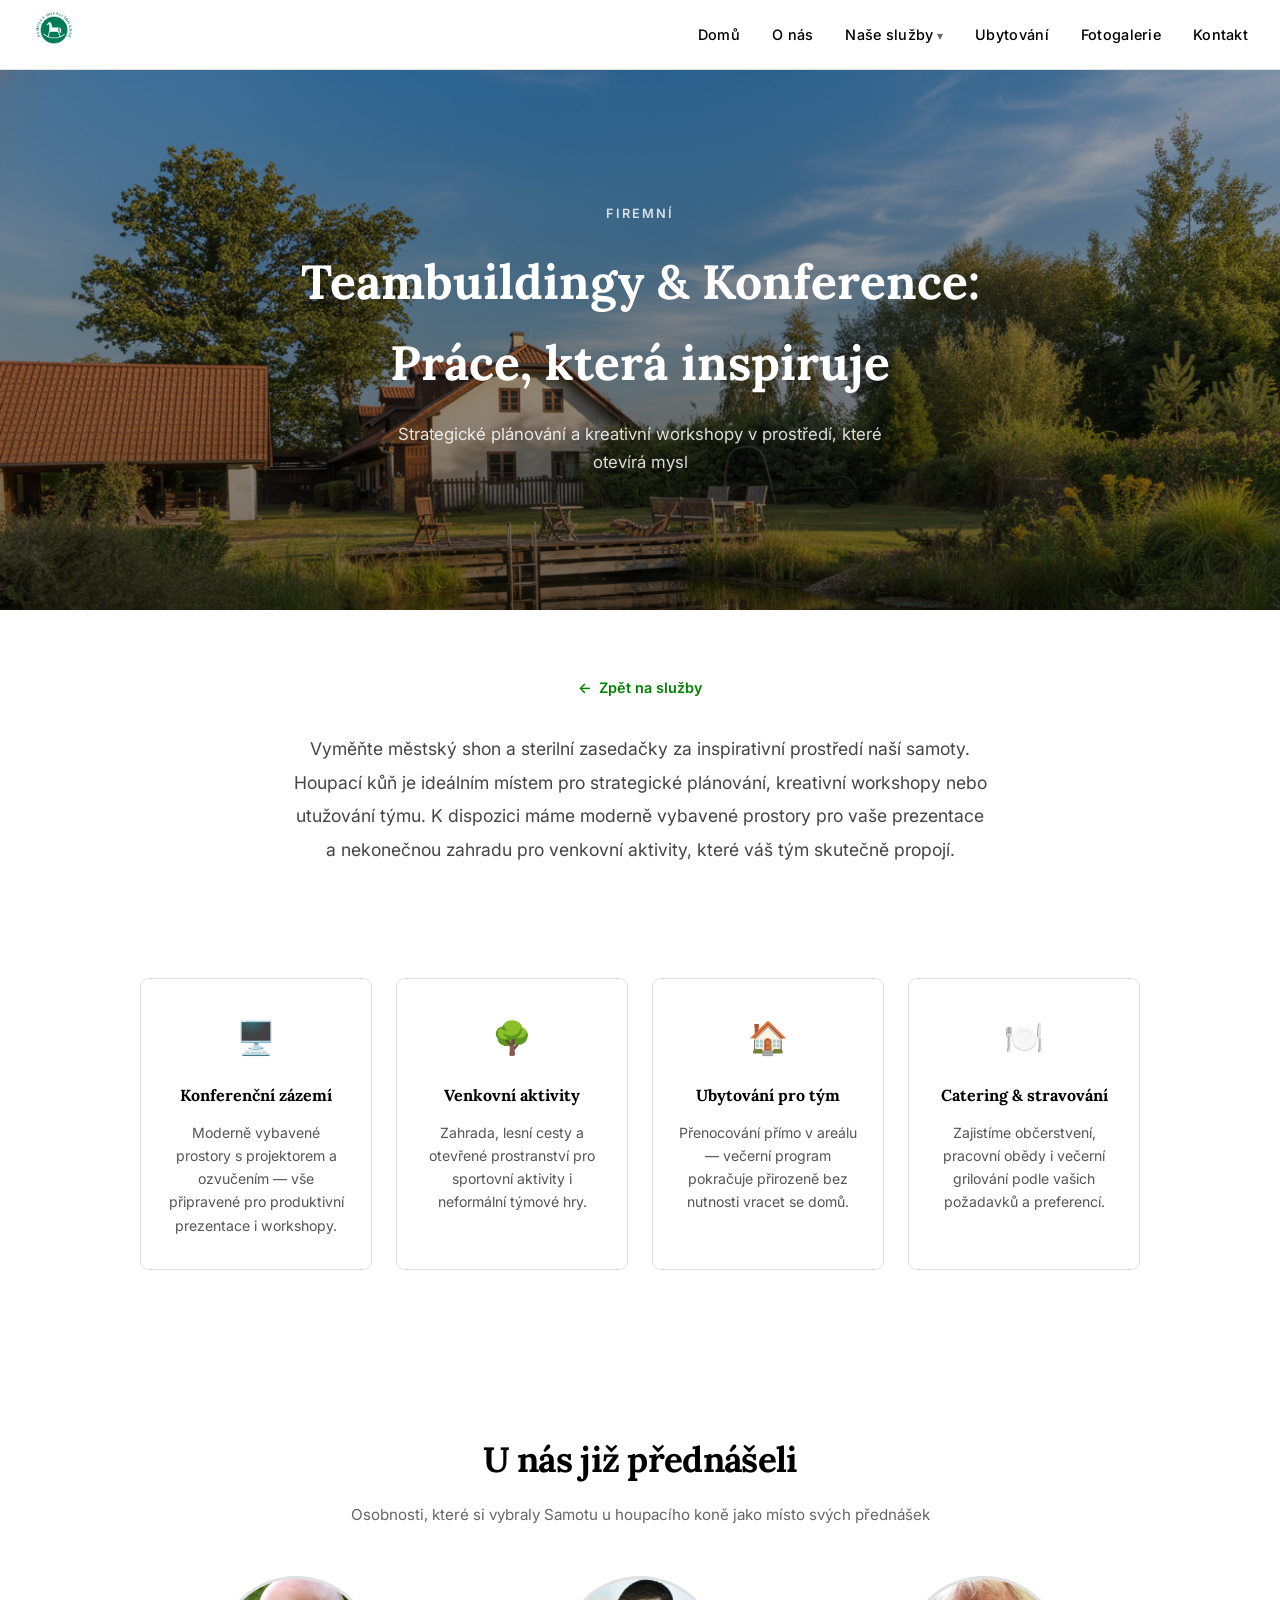
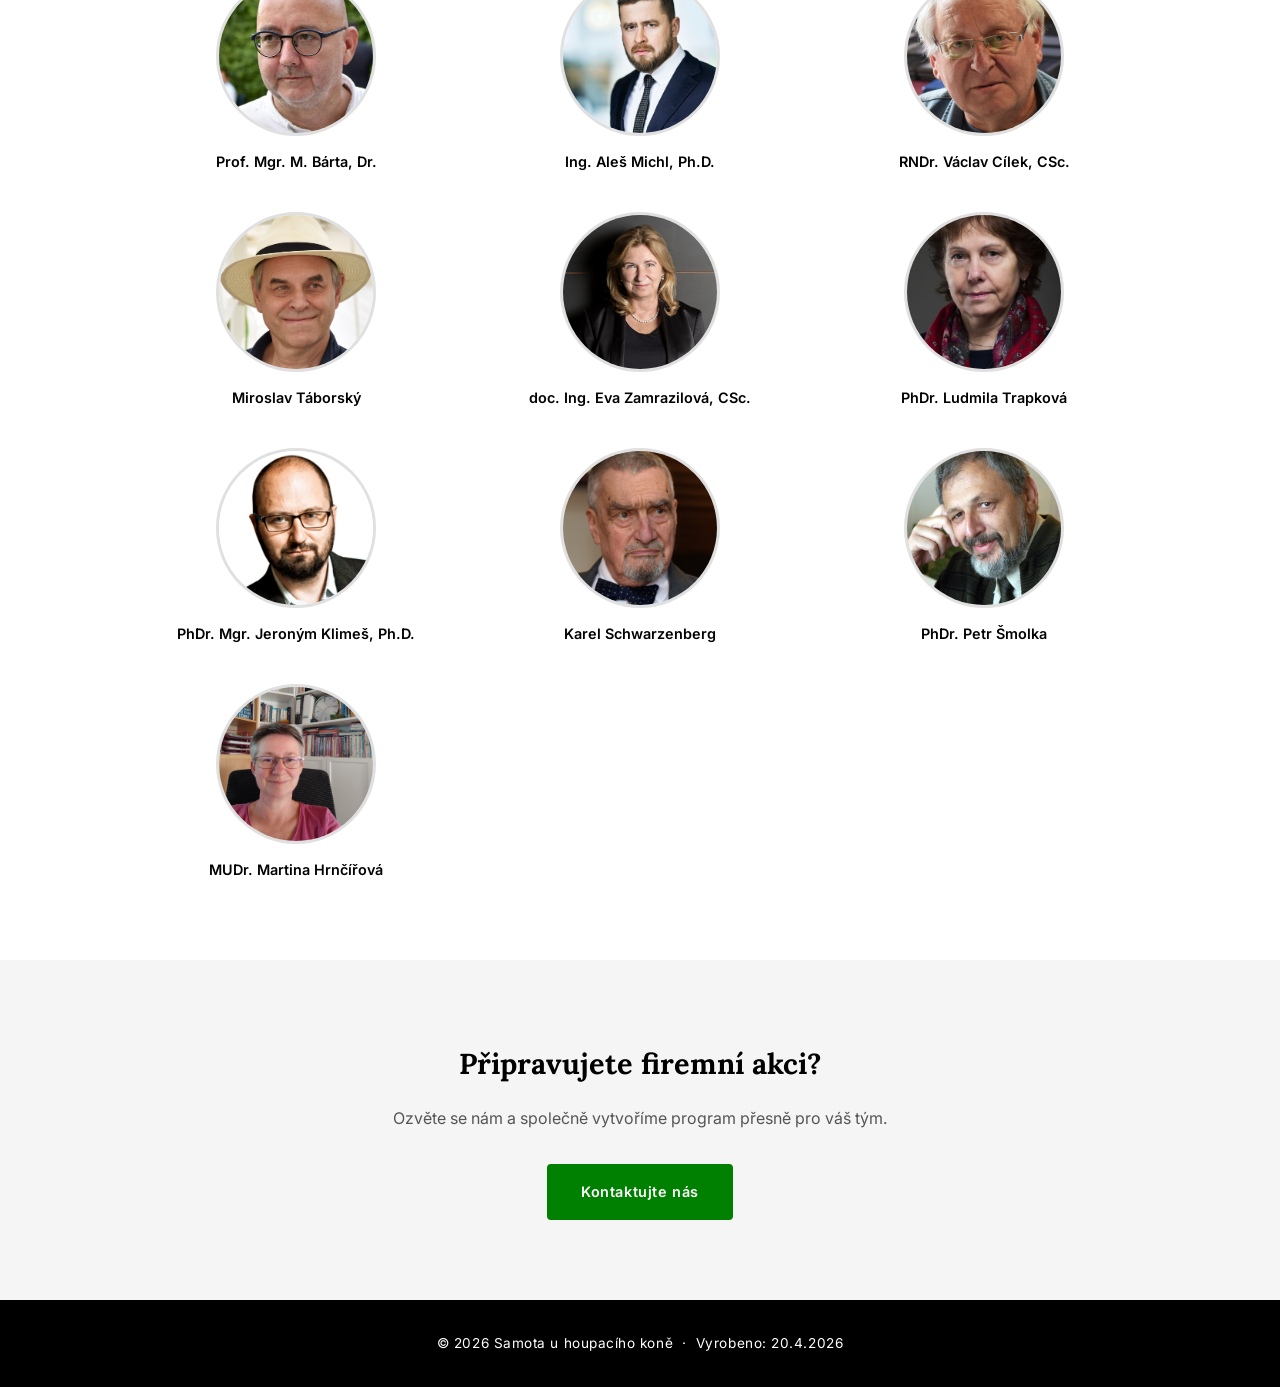
==== commit 7438c2e7: "Add MUDr. Martina Hrnčířová to speakers section on firemni-akce page Face-centered crop of the sourc" ====
--- a/firemni-akce.html
+++ b/firemni-akce.html
@@ -117,6 +117,10 @@
         <img src="images/prednasky/smolka.jpg" alt="PhDr. Petr Šmolka" />
         <span class="speaker-name">PhDr. Petr Šmolka</span>
       </div>
+      <div class="speaker-card">
+        <img src="images/prednasky/hrncirova.jpg" alt="MUDr. Martina Hrnčířová" />
+        <span class="speaker-name">MUDr. Martina Hrnčířová</span>
+      </div>
     </div>
   </div>
 
--- a/style.css
+++ b/style.css
@@ -903,12 +903,6 @@
   margin-top: 0.2rem;
 }
 
-.room-card-sub {
-  font-size: 0.8rem;
-  color: #888;
-  margin-bottom: 0.6rem;
-}
-
 .room-card p {
   font-size: 0.88rem;
   color: #555;
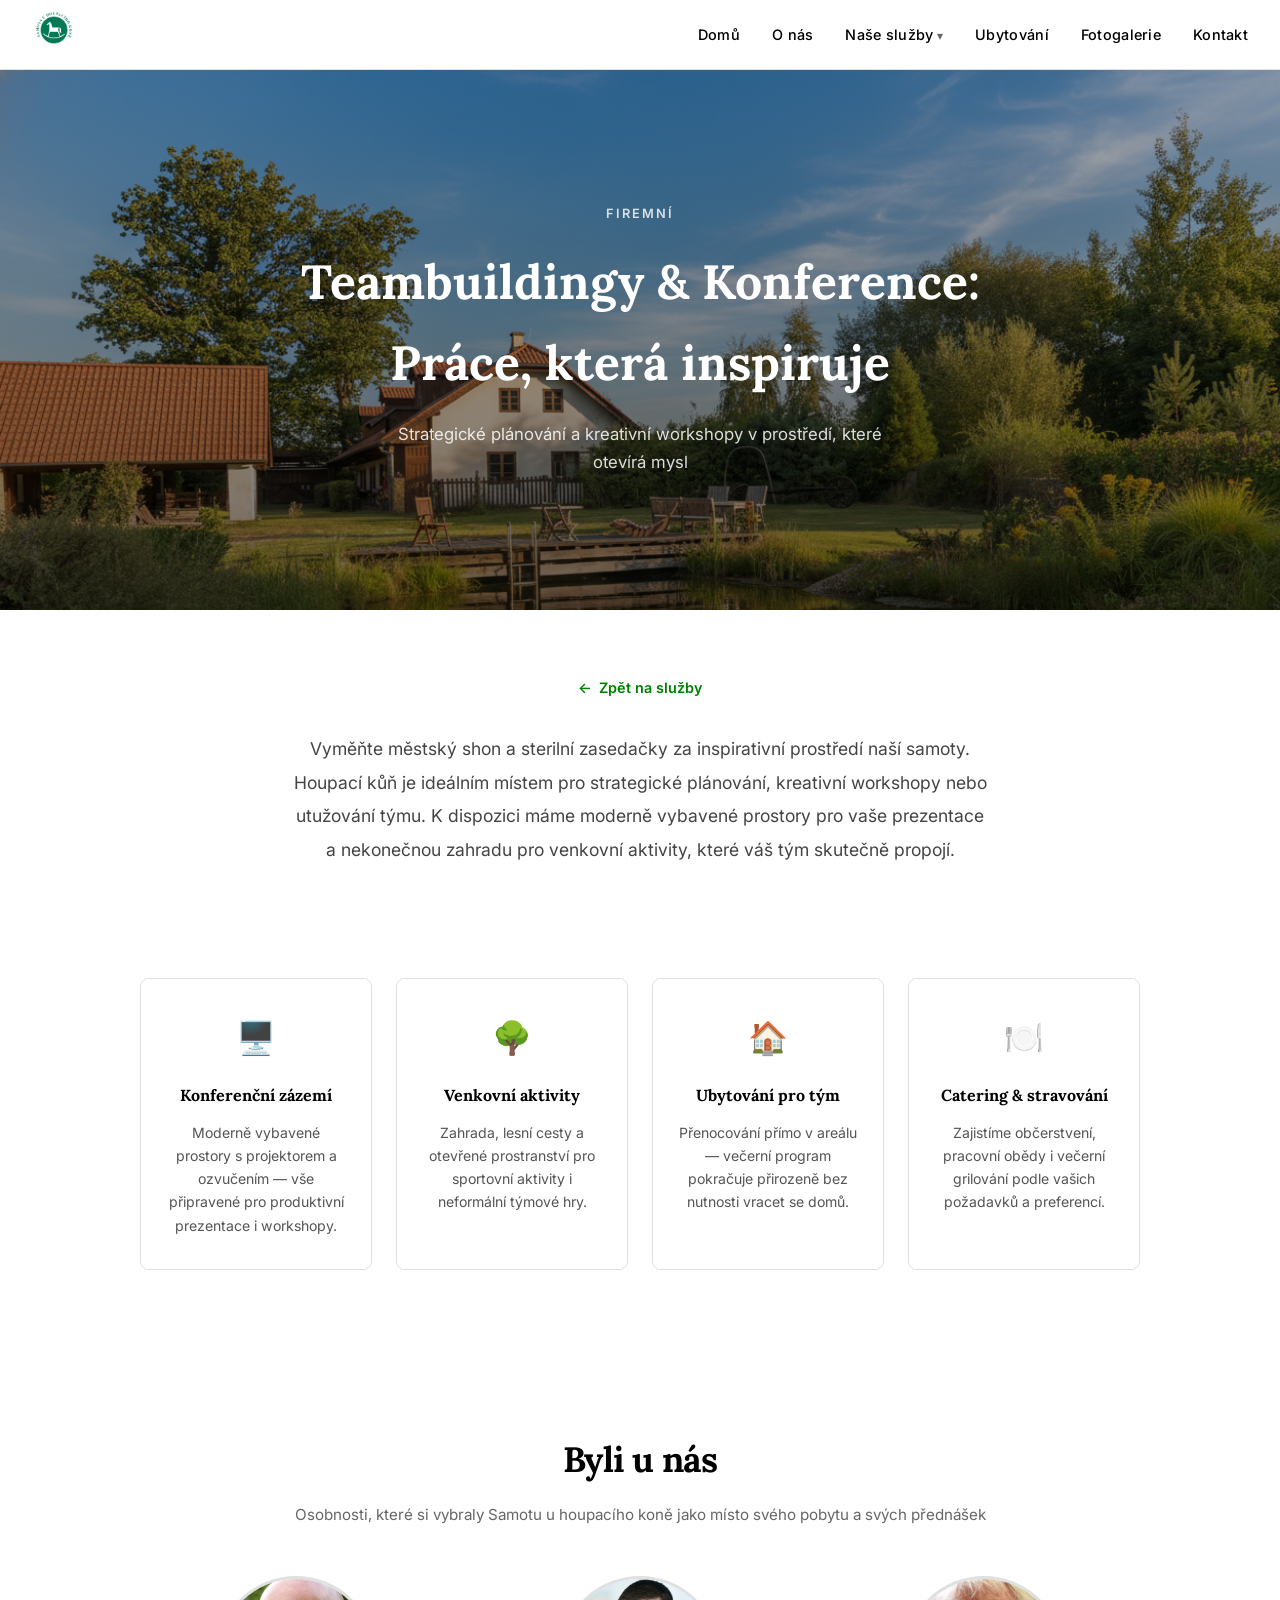
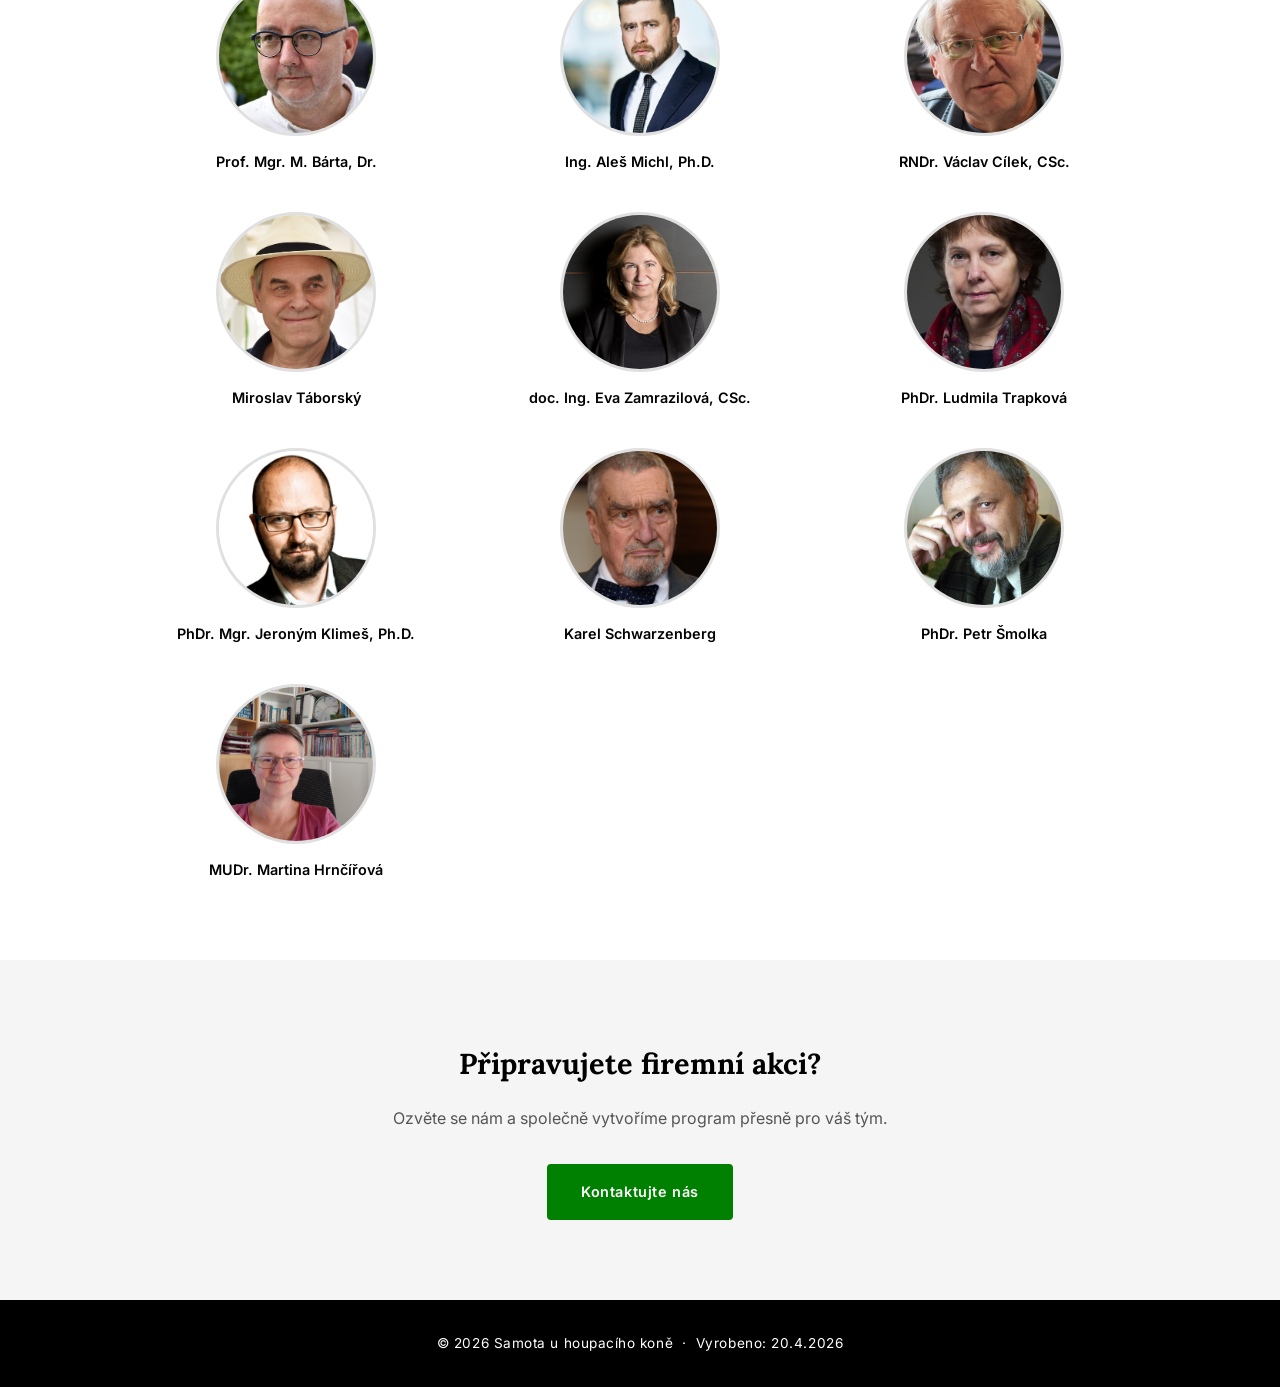
==== commit db59aada: "Update speakers section heading and subtitle on firemni-akce page" ====
--- a/firemni-akce.html
+++ b/firemni-akce.html
@@ -78,8 +78,8 @@
 
   <!-- PŘEDNÁŠEJÍCÍ -->
   <div class="speakers-section">
-    <h2>U nás již přednášeli</h2>
-    <p class="speakers-sub">Osobnosti, které si vybraly Samotu u houpacího koně jako místo svých přednášek</p>
+    <h2>Byli u nás</h2>
+    <p class="speakers-sub">Osobnosti, které si vybraly Samotu u houpacího koně jako místo svého pobytu a svých přednášek</p>
     <div class="speakers-grid">
       <div class="speaker-card">
         <img src="images/prednasky/barta.jpg" alt="Prof. Mgr. M. Bárta, Dr." />
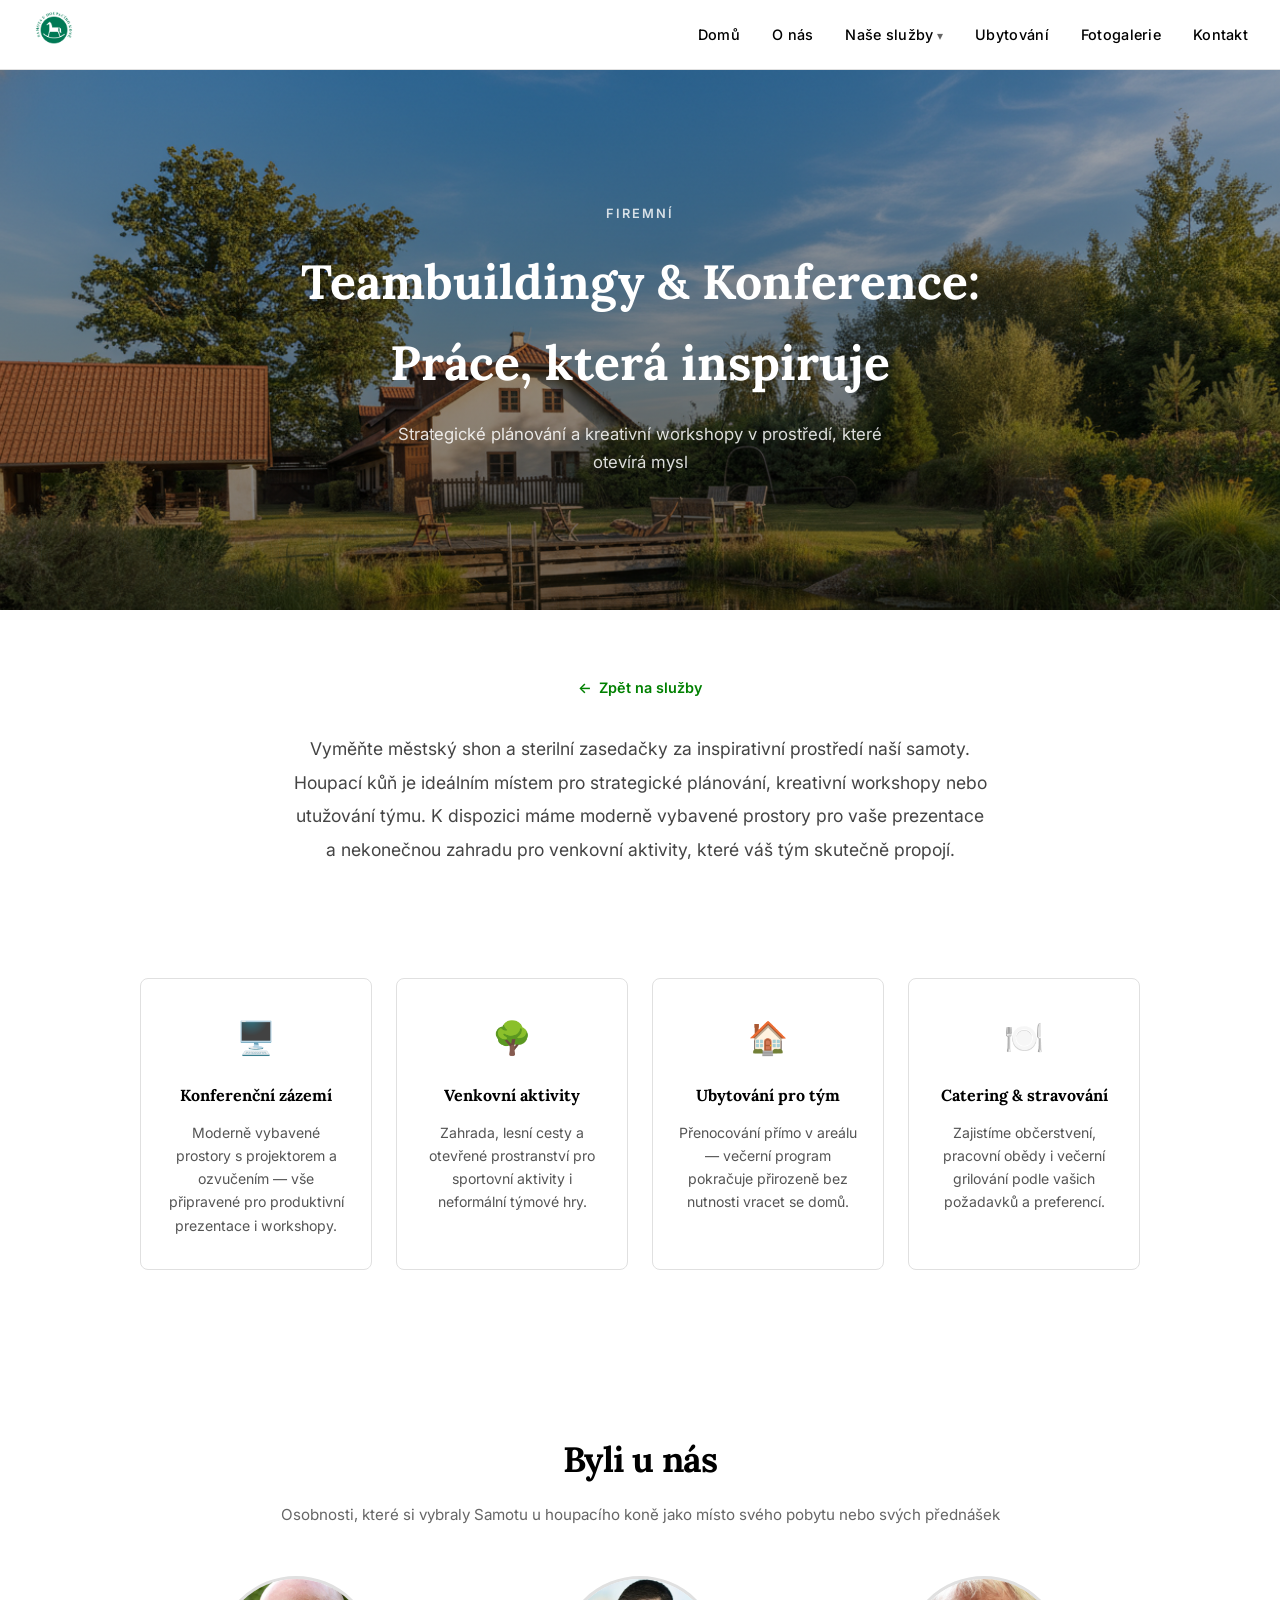
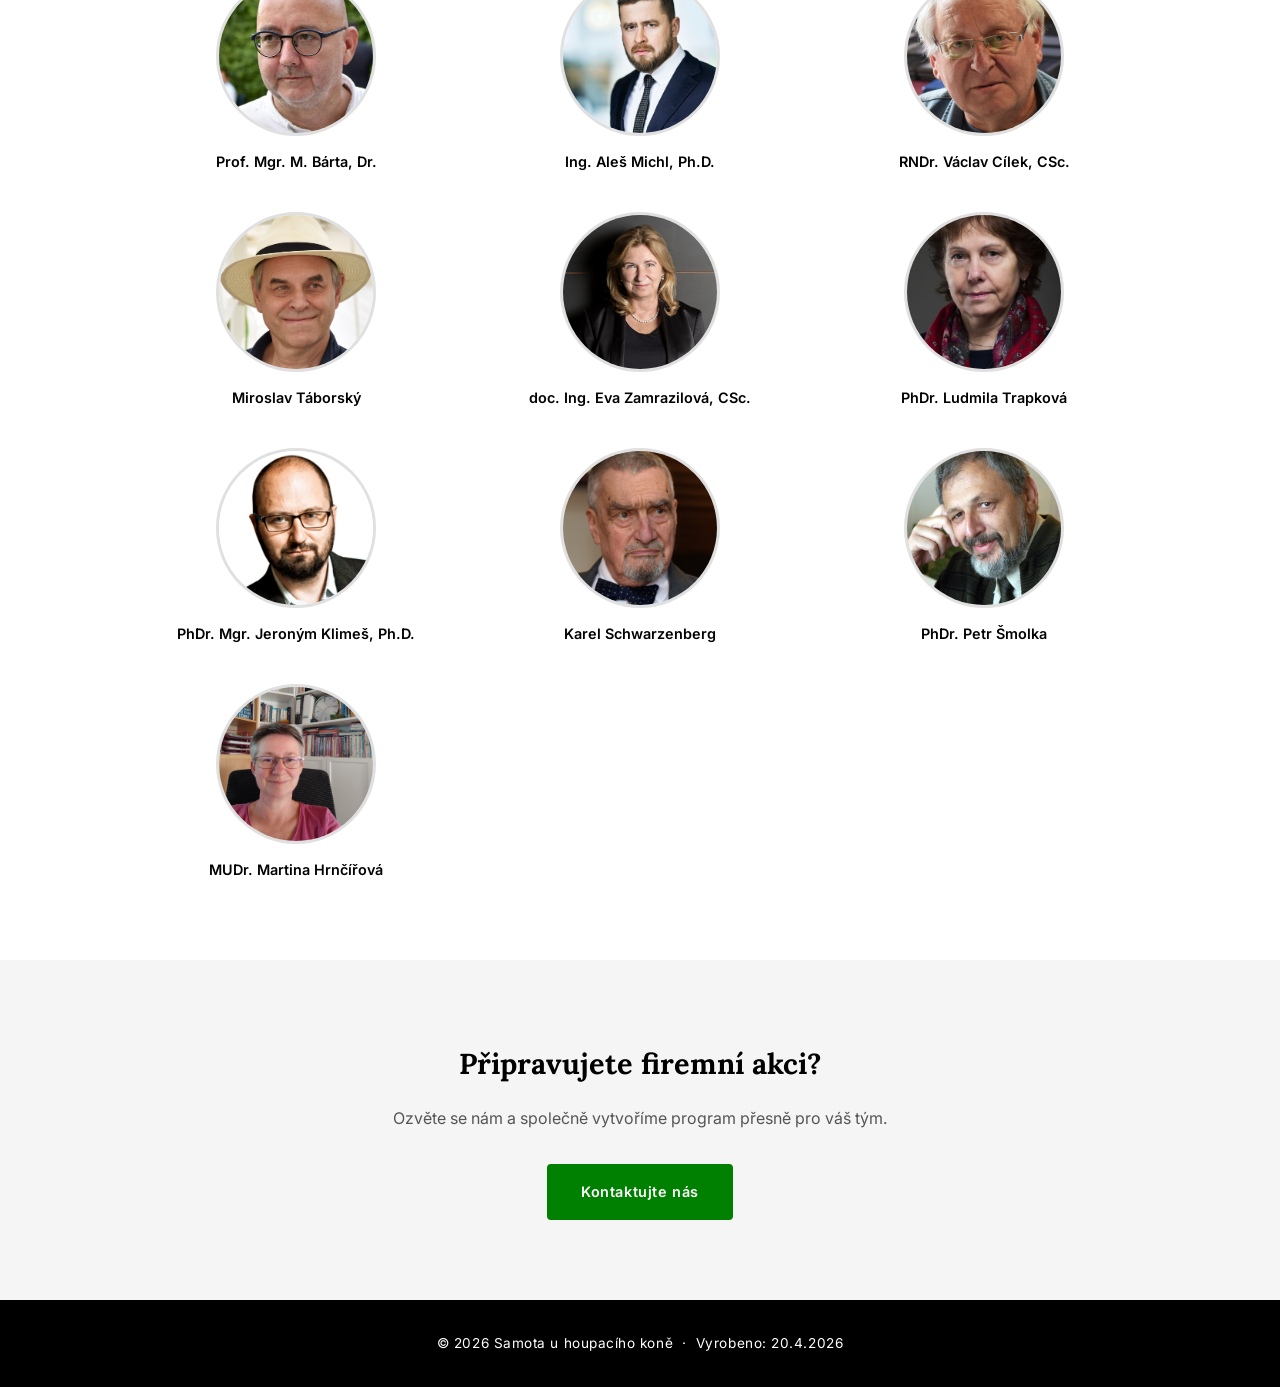
==== commit 3838760a: "Tweak speakers subtitle wording, trim ubytovani gallery to 6 photos in 3-column grid" ====
--- a/firemni-akce.html
+++ b/firemni-akce.html
@@ -79,7 +79,7 @@
   <!-- PŘEDNÁŠEJÍCÍ -->
   <div class="speakers-section">
     <h2>Byli u nás</h2>
-    <p class="speakers-sub">Osobnosti, které si vybraly Samotu u houpacího koně jako místo svého pobytu a svých přednášek</p>
+    <p class="speakers-sub">Osobnosti, které si vybraly Samotu u houpacího koně jako místo svého pobytu nebo svých přednášek</p>
     <div class="speakers-grid">
       <div class="speaker-card">
         <img src="images/prednasky/barta.jpg" alt="Prof. Mgr. M. Bárta, Dr." />
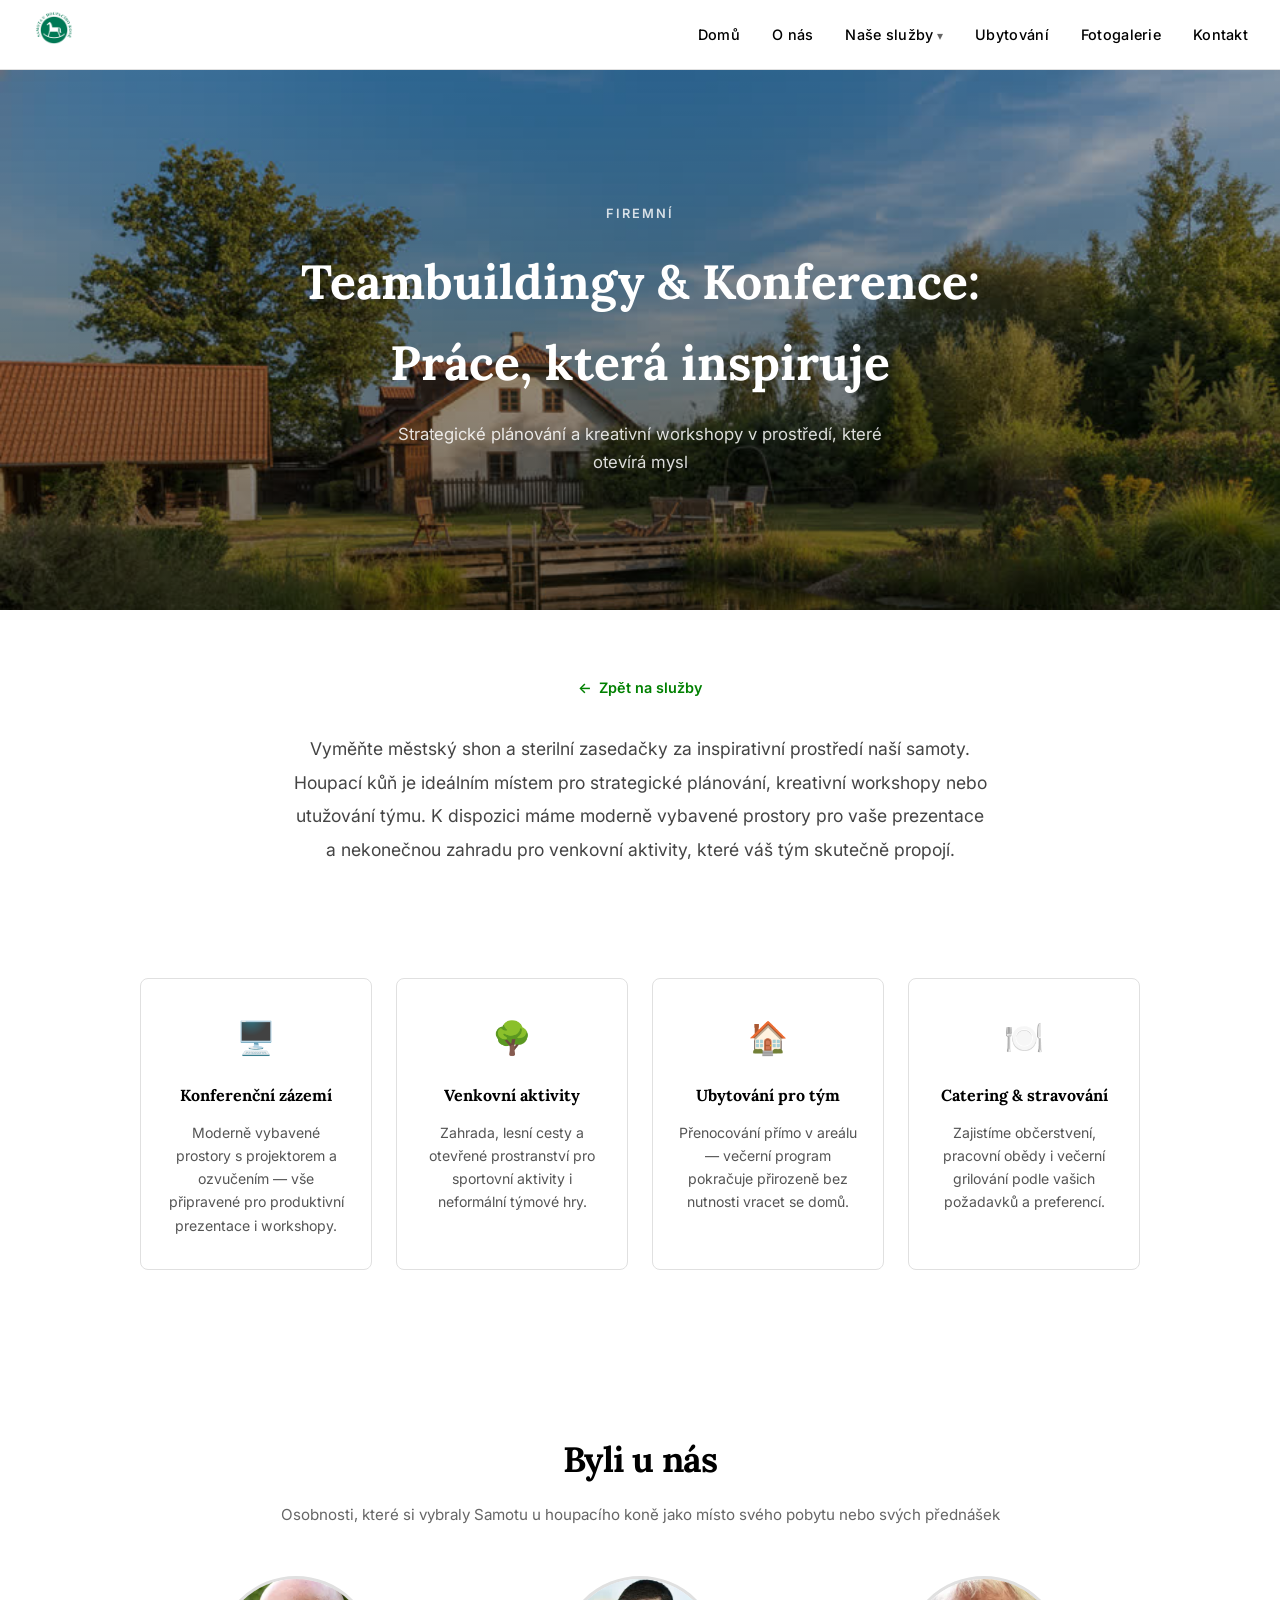
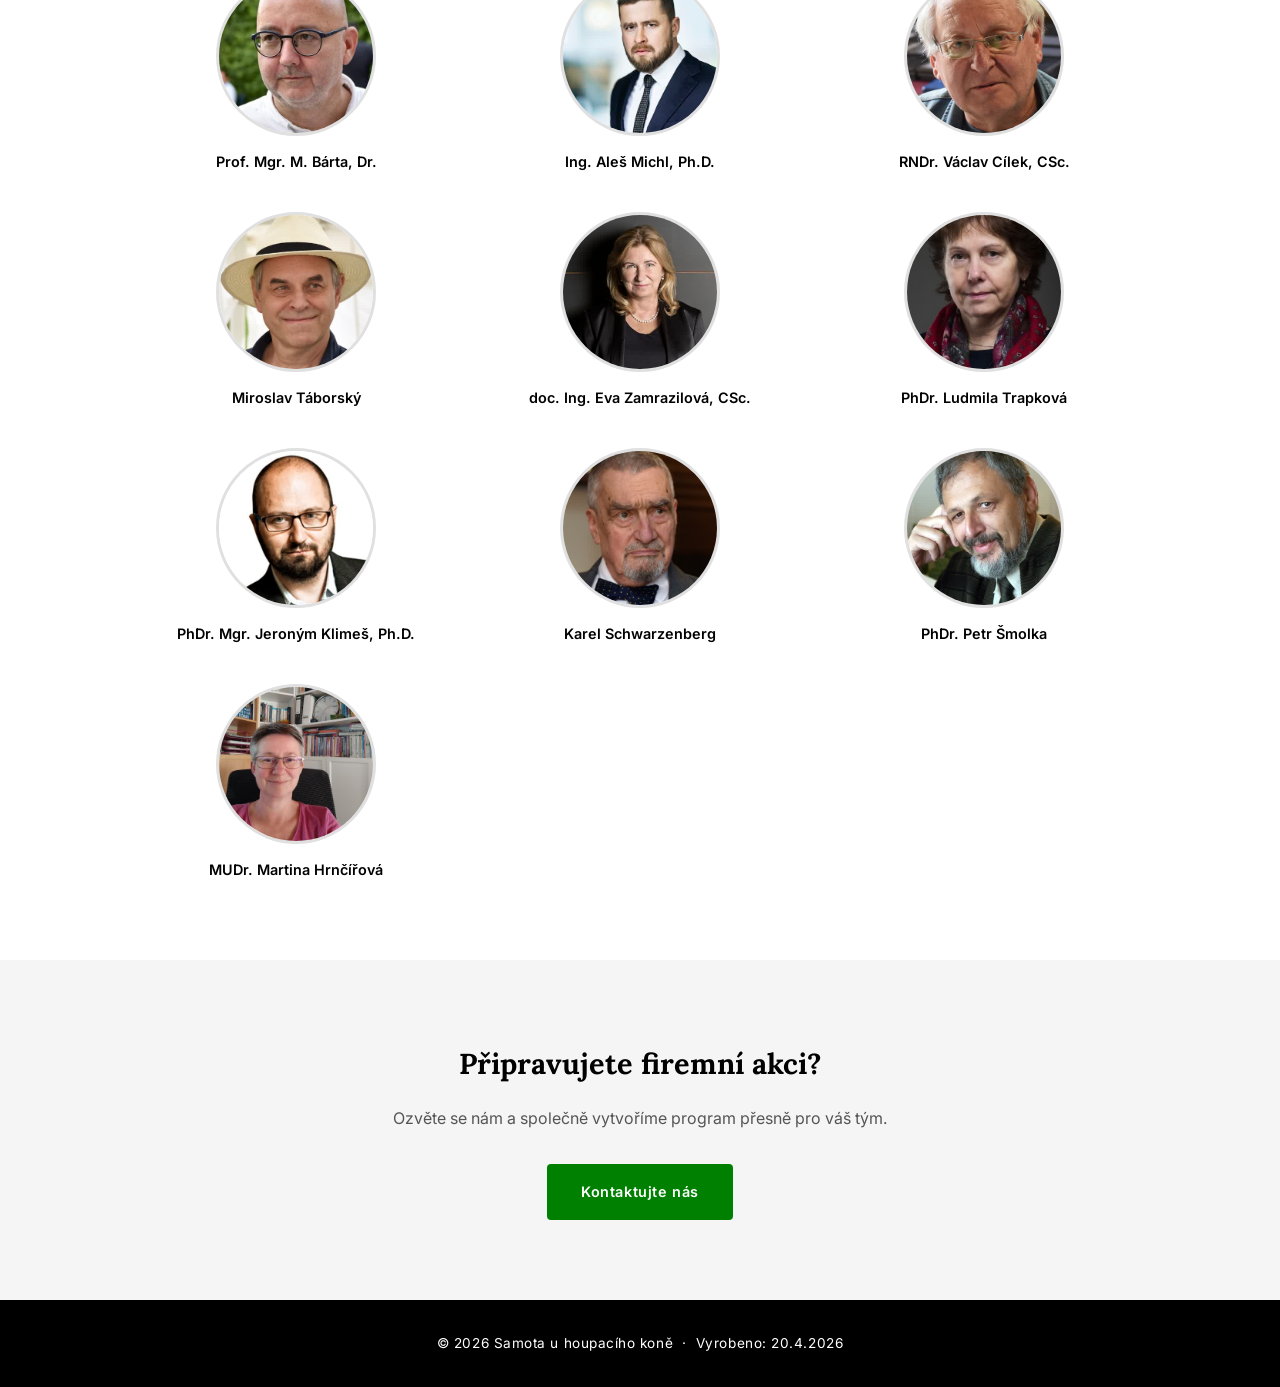
==== commit 0583c281: "Optimalizovat výkon: video, obrázky, lazy loading Hero video: 8,6 MB -> 2,9 MB (1080p -> 720p, CRF 3" ====
--- a/firemni-akce.html
+++ b/firemni-akce.html
@@ -82,43 +82,43 @@
     <p class="speakers-sub">Osobnosti, které si vybraly Samotu u houpacího koně jako místo svého pobytu nebo svých přednášek</p>
     <div class="speakers-grid">
       <div class="speaker-card">
-        <img src="images/prednasky/barta.jpg" alt="Prof. Mgr. M. Bárta, Dr." />
+        <img src="images/prednasky/barta.jpg" loading="lazy" alt="Prof. Mgr. M. Bárta, Dr." />
         <span class="speaker-name">Prof. Mgr. M. Bárta, Dr.</span>
       </div>
       <div class="speaker-card">
-        <img src="images/prednasky/michl.jpg" alt="Ing. Aleš Michl, Ph.D." />
+        <img src="images/prednasky/michl.jpg" loading="lazy" alt="Ing. Aleš Michl, Ph.D." />
         <span class="speaker-name">Ing. Aleš Michl, Ph.D.</span>
       </div>
       <div class="speaker-card">
-        <img src="images/prednasky/cilek.jpg" alt="RNDr. Václav Cílek, CSc." />
+        <img src="images/prednasky/cilek.jpg" loading="lazy" alt="RNDr. Václav Cílek, CSc." />
         <span class="speaker-name">RNDr. Václav Cílek, CSc.</span>
       </div>
       <div class="speaker-card">
-        <img src="images/prednasky/taborsky.jpg" alt="Miroslav Táborský" />
+        <img src="images/prednasky/taborsky.jpg" loading="lazy" alt="Miroslav Táborský" />
         <span class="speaker-name">Miroslav Táborský</span>
       </div>
       <div class="speaker-card">
-        <img src="images/prednasky/zamrazilova.jpg" alt="doc. Ing. Eva Zamrazilová, CSc." style="object-position: center top;" />
+        <img src="images/prednasky/zamrazilova.jpg" loading="lazy" alt="doc. Ing. Eva Zamrazilová, CSc." style="object-position: center top;" />
         <span class="speaker-name">doc. Ing. Eva Zamrazilová, CSc.</span>
       </div>
       <div class="speaker-card">
-        <img src="images/prednasky/trapkova.jpg" alt="PhDr. Ludmila Trapková" />
+        <img src="images/prednasky/trapkova.jpg" loading="lazy" alt="PhDr. Ludmila Trapková" />
         <span class="speaker-name">PhDr. Ludmila Trapková</span>
       </div>
       <div class="speaker-card">
-        <img src="images/prednasky/klimes.jpg" alt="PhDr. Mgr. Jeroným Klimeš, Ph.D." style="object-position: center 25%;" />
+        <img src="images/prednasky/klimes.jpg" loading="lazy" alt="PhDr. Mgr. Jeroným Klimeš, Ph.D." style="object-position: center 25%;" />
         <span class="speaker-name">PhDr. Mgr. Jeroným Klimeš, Ph.D.</span>
       </div>
       <div class="speaker-card">
-        <img src="images/prednasky/schwarzenberg.jpg" alt="Karel Schwarzenberg" />
+        <img src="images/prednasky/schwarzenberg.jpg" loading="lazy" alt="Karel Schwarzenberg" />
         <span class="speaker-name">Karel Schwarzenberg</span>
       </div>
       <div class="speaker-card">
-        <img src="images/prednasky/smolka.jpg" alt="PhDr. Petr Šmolka" />
+        <img src="images/prednasky/smolka.jpg" loading="lazy" alt="PhDr. Petr Šmolka" />
         <span class="speaker-name">PhDr. Petr Šmolka</span>
       </div>
       <div class="speaker-card">
-        <img src="images/prednasky/hrncirova.jpg" alt="MUDr. Martina Hrnčířová" />
+        <img src="images/prednasky/hrncirova.jpg" loading="lazy" alt="MUDr. Martina Hrnčířová" />
         <span class="speaker-name">MUDr. Martina Hrnčířová</span>
       </div>
     </div>
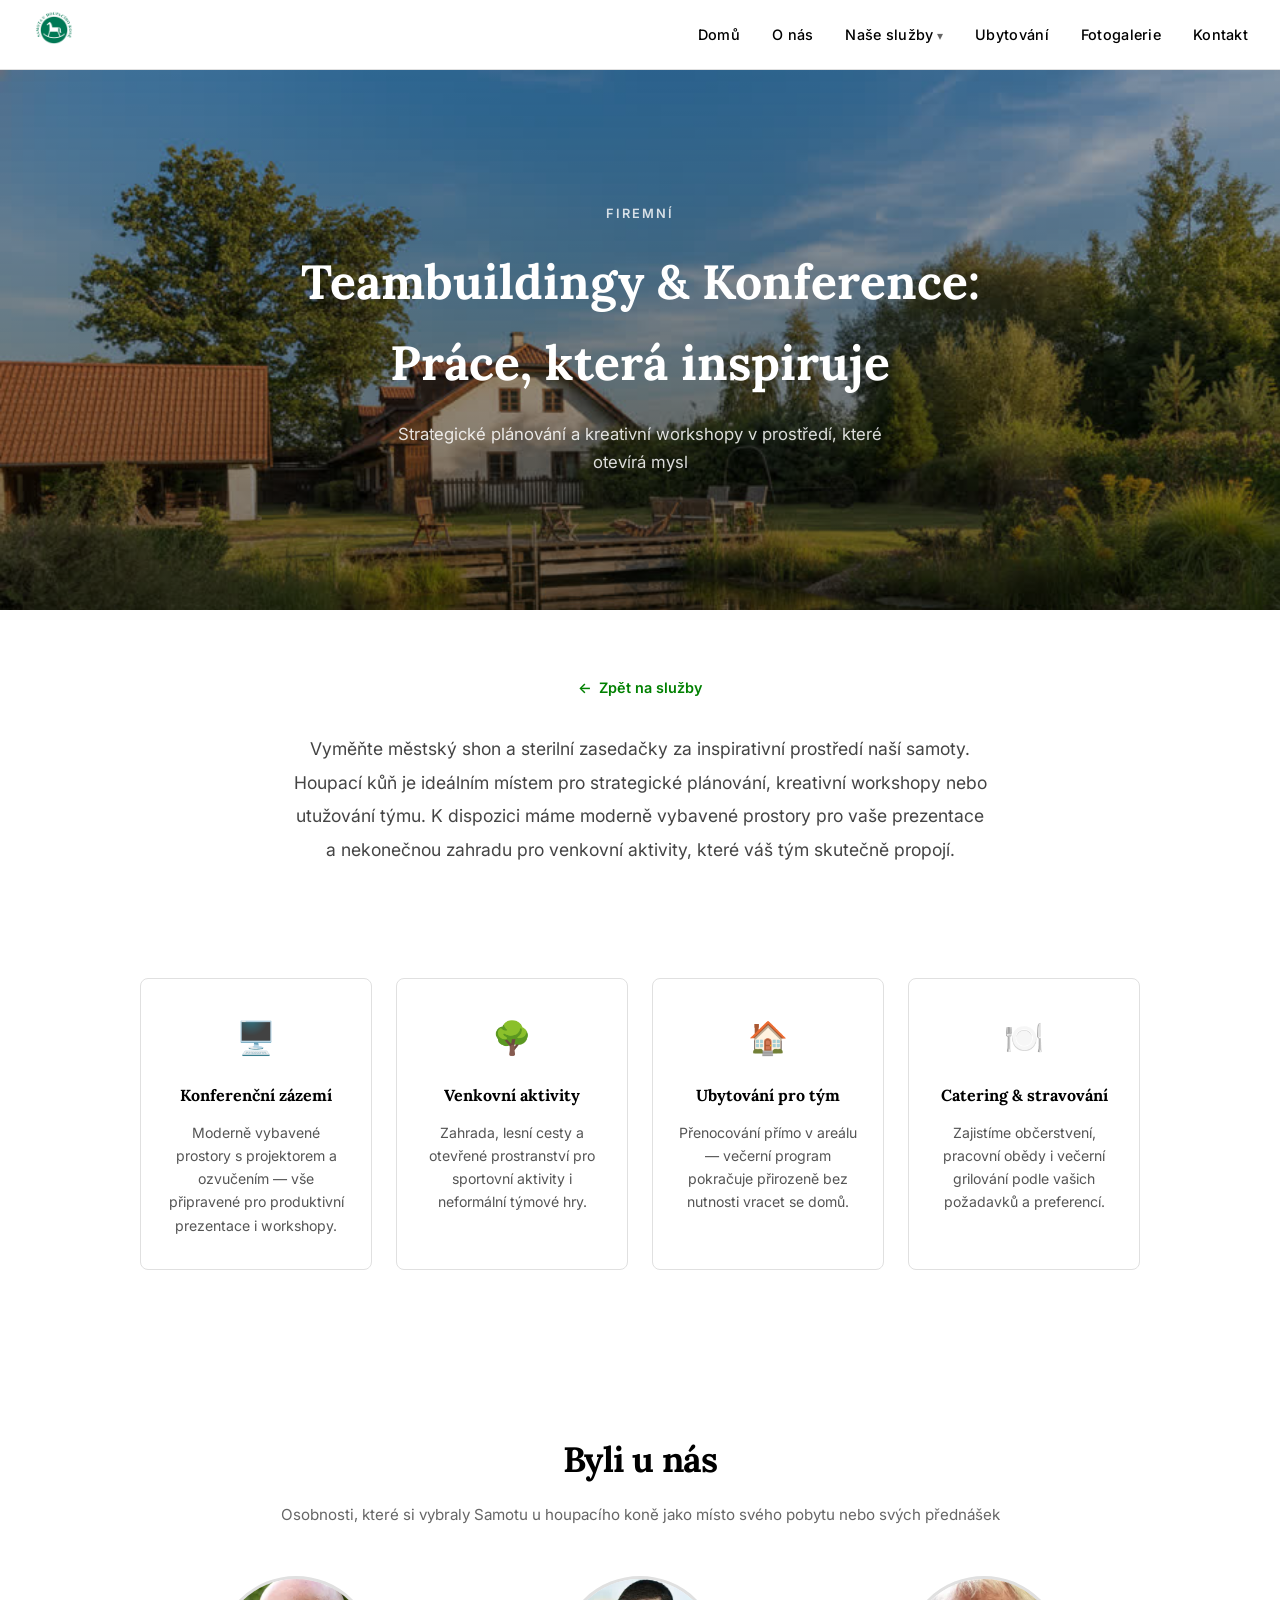
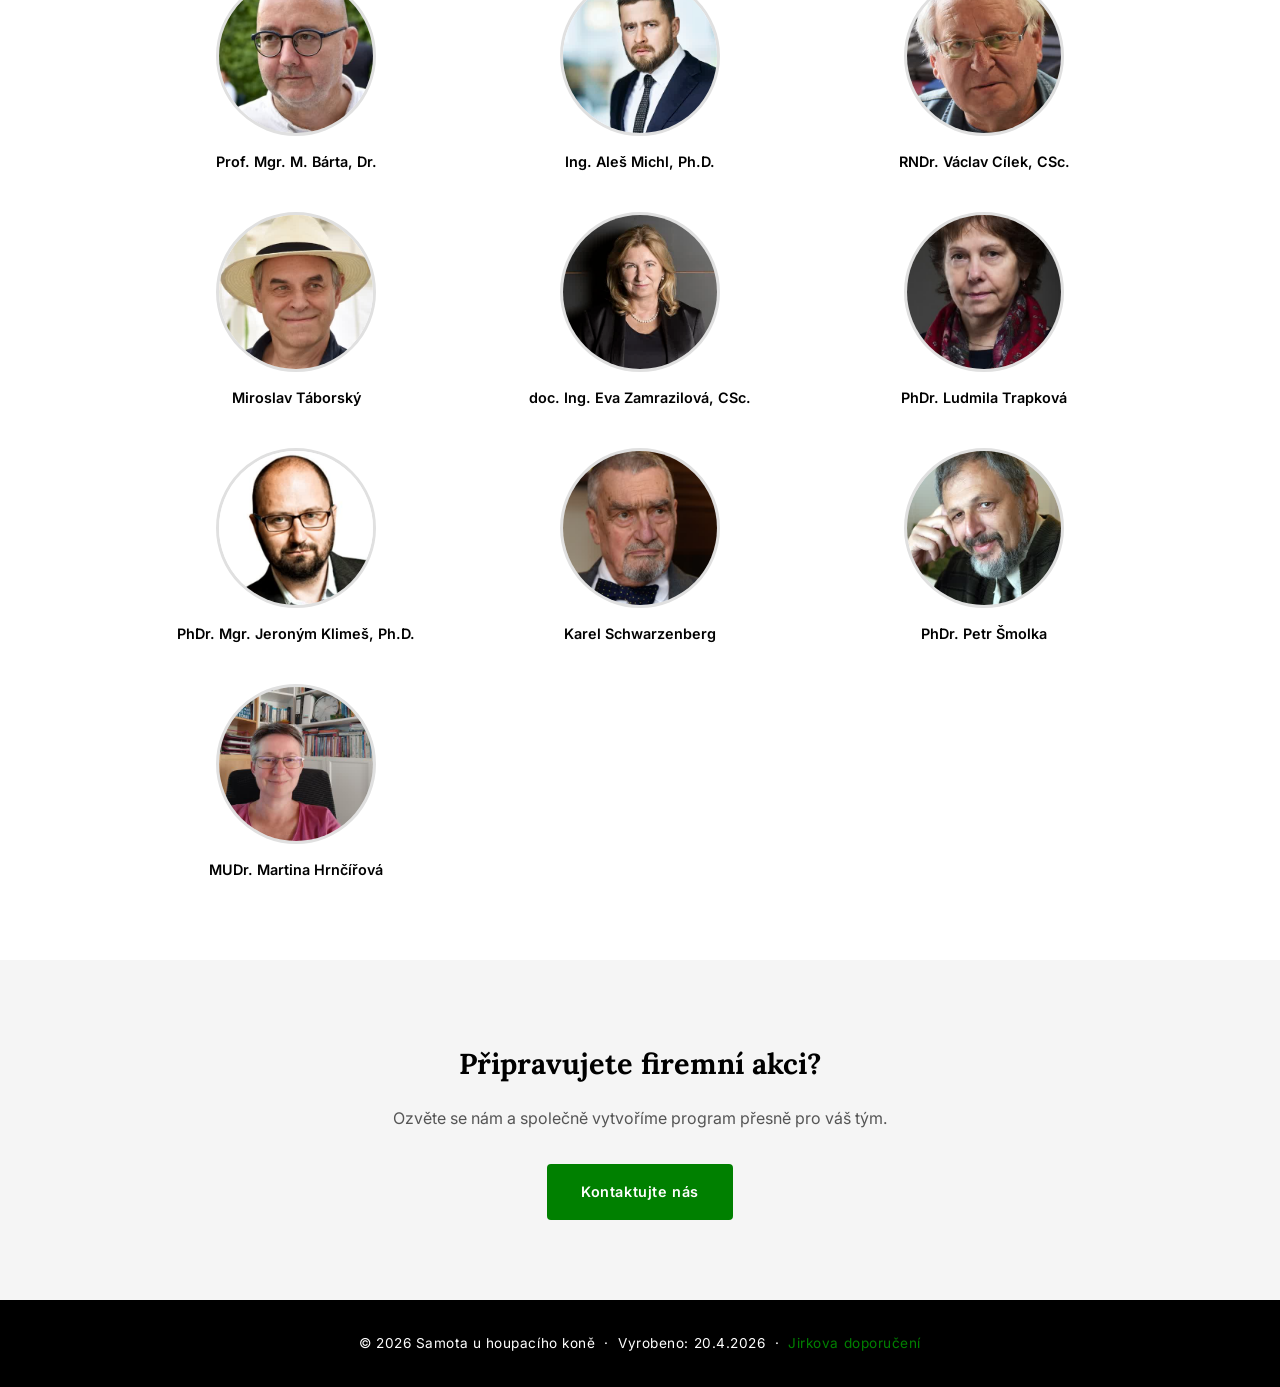
==== commit 2124b886: "Přidat stránku Jirkova doporučení (noindex) a odkaz v patičce Co-Authored-By: Claude Opus 5.5 <norep" ====
--- a/firemni-akce.html
+++ b/firemni-akce.html
@@ -131,7 +131,7 @@
   </div>
 
   <footer>
-    <p>© 2026 Samota u houpacího koně &nbsp;·&nbsp; Vyrobeno: 20.4.2026</p>
+    <p>© 2026 Samota u houpacího koně &nbsp;·&nbsp; Vyrobeno: 20.4.2026 &nbsp;·&nbsp; <a href="jirkova-doporuceni.html">Jirkova doporučení</a></p>
   </footer>
 
   <script src="script.js"></script>
--- a/style.css
+++ b/style.css
@@ -1245,3 +1245,43 @@
     grid-template-rows: repeat(4, 140px);
   }
 }
+
+/* ── JIRKOVA DOPORUČENÍ ── */
+.recommendations {
+  max-width: 760px;
+  margin: 0 auto;
+  padding: calc(70px + 4rem) 2rem 5rem;
+  min-height: 60vh;
+}
+
+.recommendations h1 {
+  font-size: 2.2rem;
+  margin-bottom: 2rem;
+}
+
+.recommendation-list {
+  list-style: none;
+  padding: 0;
+}
+
+.recommendation-list li {
+  padding: 1.2rem 0;
+  border-bottom: 1px solid var(--border);
+}
+
+.recommendation-list a {
+  color: var(--accent);
+  font-size: 1.15rem;
+  font-weight: 600;
+  text-decoration: none;
+}
+
+.recommendation-list a:hover {
+  text-decoration: underline;
+}
+
+.recommendation-list p {
+  margin-top: 0.4rem;
+  color: #444;
+  line-height: 1.7;
+}
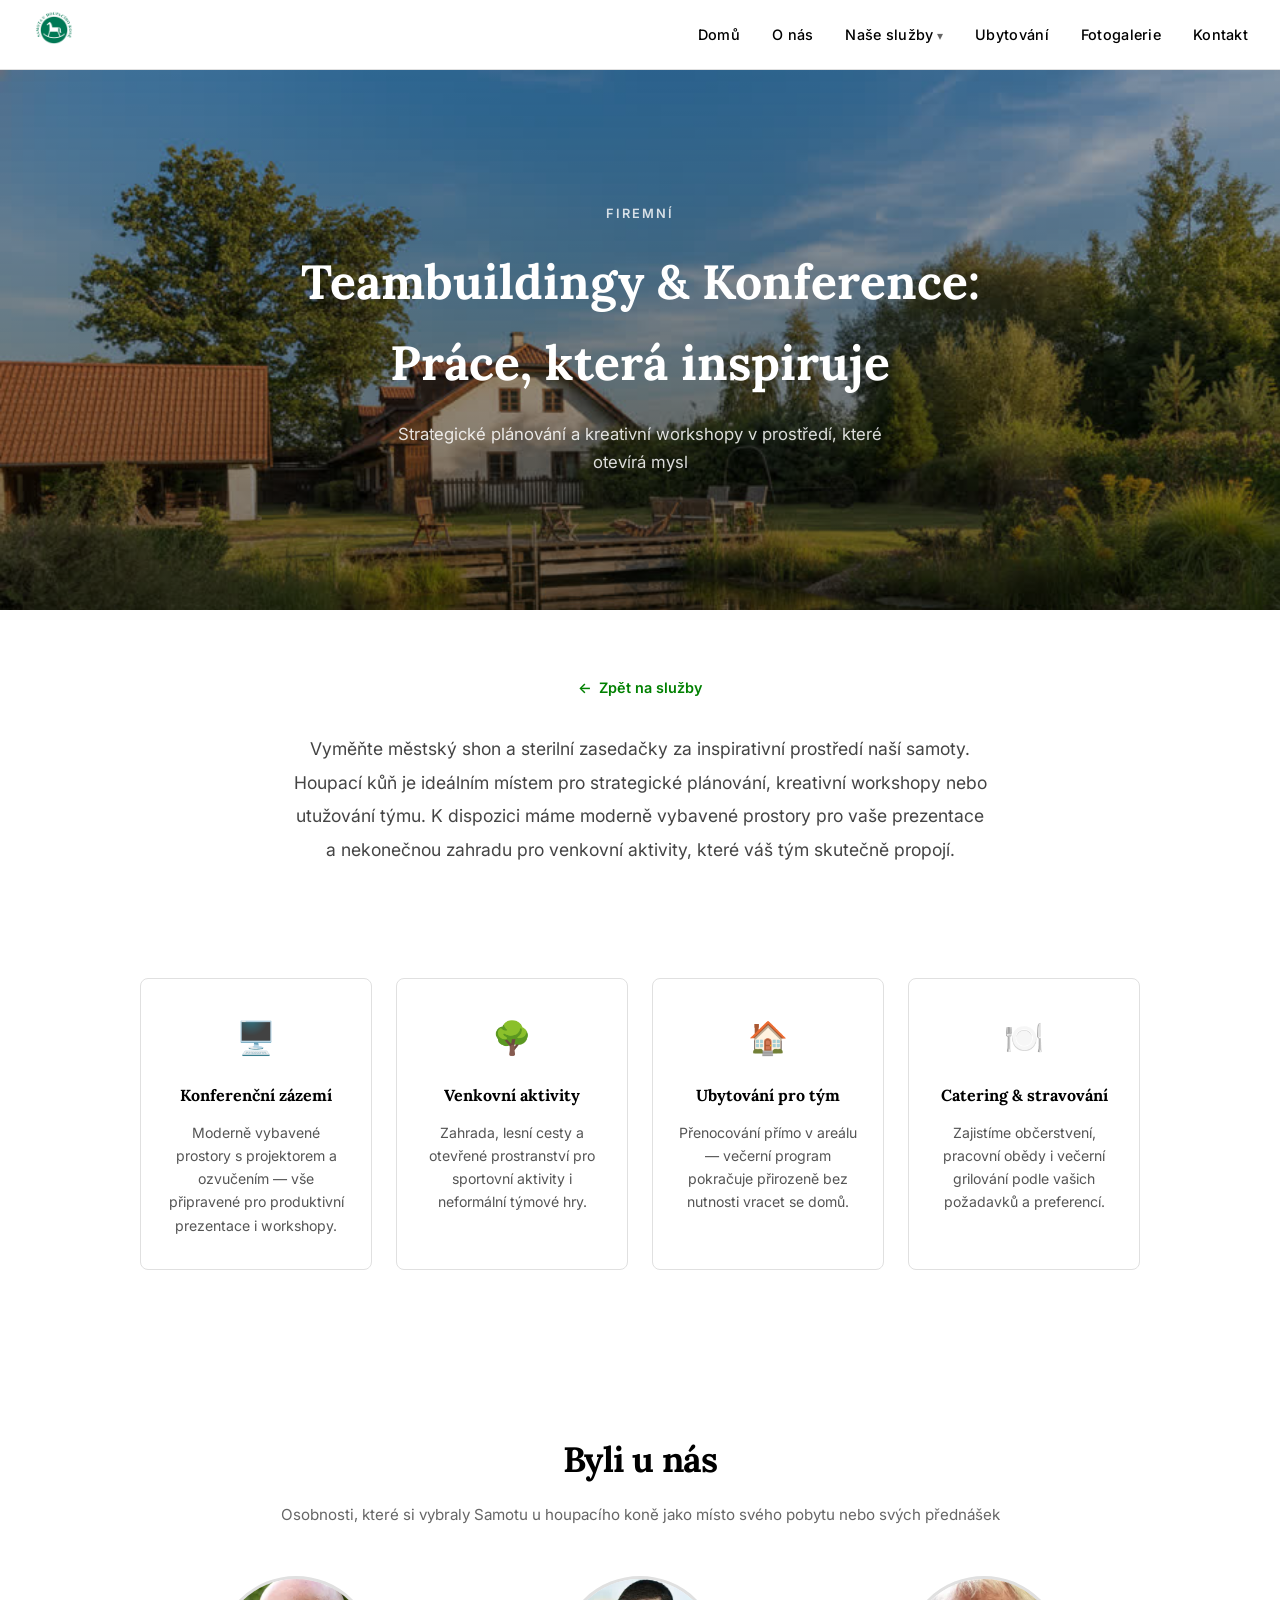
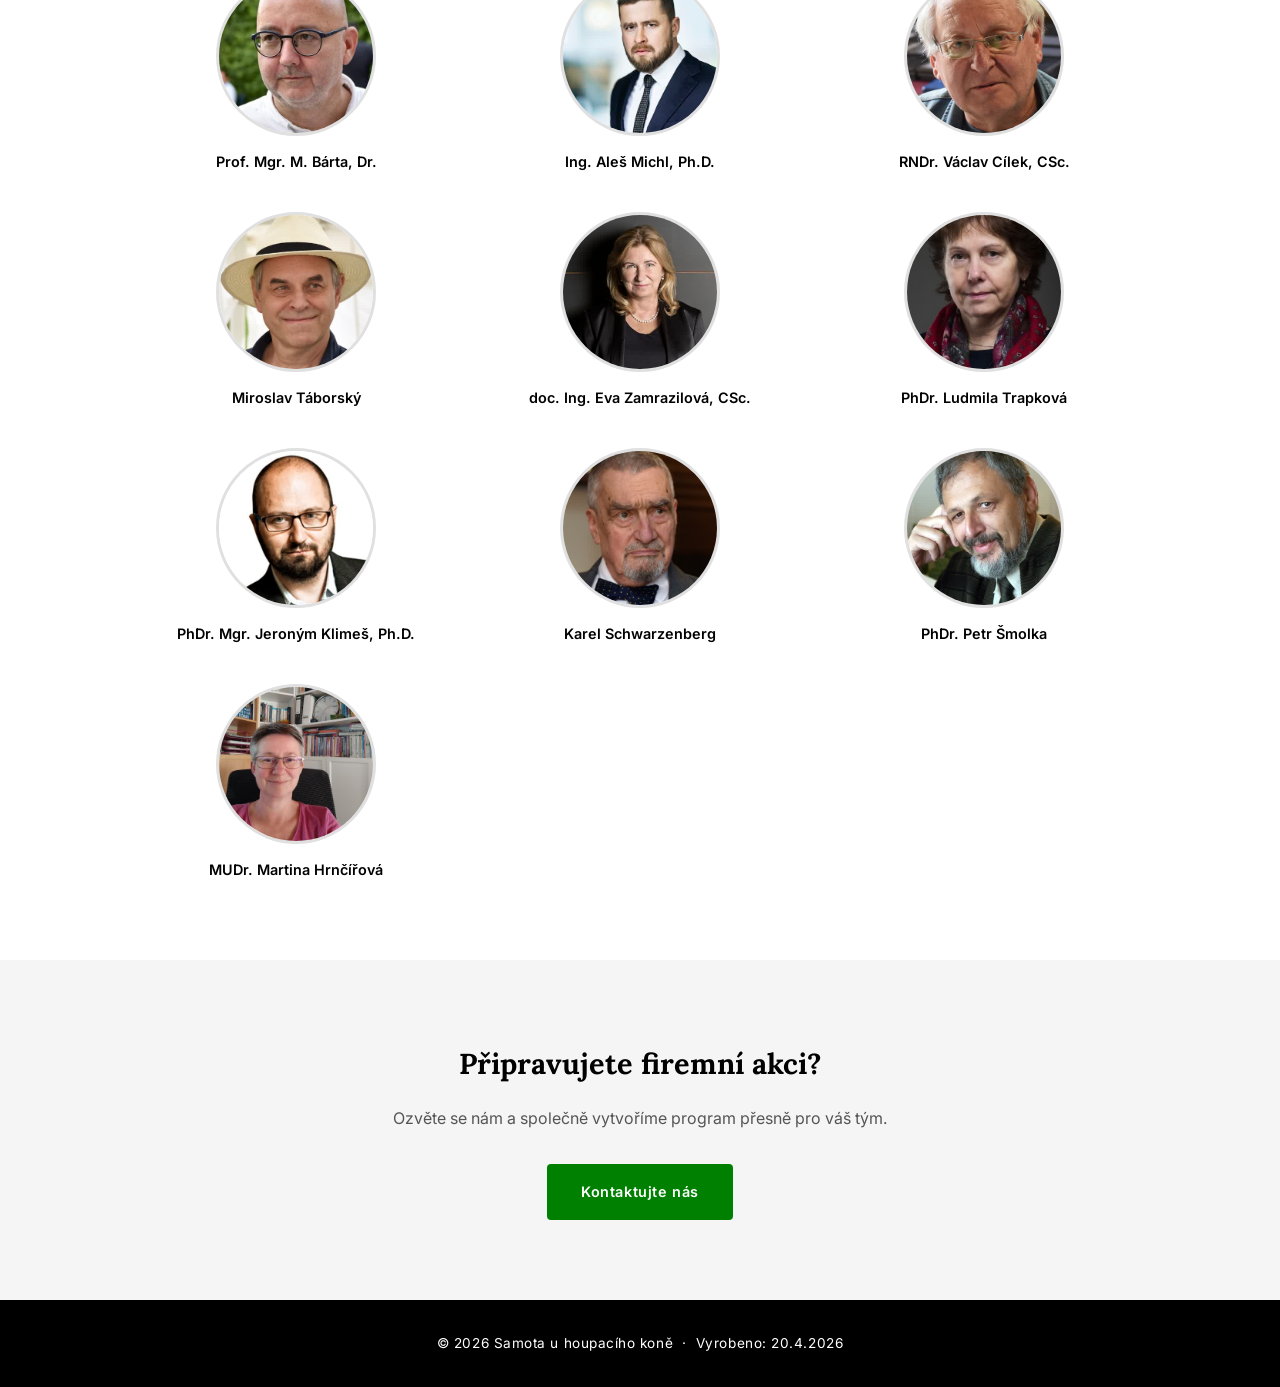
==== commit 26239944: "Jirkova doporučení: heslo, zajímavosti z Jirkových textů, odkaz jen na úvodní stránce Co-Authored-By" ====
--- a/firemni-akce.html
+++ b/firemni-akce.html
@@ -131,7 +131,7 @@
   </div>
 
   <footer>
-    <p>© 2026 Samota u houpacího koně &nbsp;·&nbsp; Vyrobeno: 20.4.2026 &nbsp;·&nbsp; <a href="jirkova-doporuceni.html">Jirkova doporučení</a></p>
+    <p>© 2026 Samota u houpacího koně &nbsp;·&nbsp; Vyrobeno: 20.4.2026</p>
   </footer>
 
   <script src="script.js"></script>
--- a/style.css
+++ b/style.css
@@ -1247,6 +1247,15 @@
 }
 
 /* ── JIRKOVA DOPORUČENÍ ── */
+footer .footer-quiet {
+  margin-top: 1.5rem;
+  font-size: 0.7rem;
+}
+
+footer .footer-quiet a {
+  color: #555;
+}
+
 .recommendations {
   max-width: 760px;
   margin: 0 auto;
@@ -1259,29 +1268,117 @@
   margin-bottom: 2rem;
 }
 
+.gate label {
+  display: block;
+  margin-bottom: 0.8rem;
+  color: #444;
+}
+
+.gate-row {
+  display: flex;
+  flex-wrap: wrap;
+  gap: 0.8rem;
+}
+
+.gate input {
+  flex: 1 1 200px;
+  padding: 0.7rem 1rem;
+  font: inherit;
+  border: 1px solid var(--border);
+  border-radius: 4px;
+}
+
+.gate-error {
+  margin-top: 0.8rem;
+  color: #b00020;
+}
+
 .recommendation-list {
   list-style: none;
   padding: 0;
 }
 
-.recommendation-list li {
+.recommendation-list > li {
   padding: 1.2rem 0;
   border-bottom: 1px solid var(--border);
 }
 
-.recommendation-list a {
+.rec-title {
   color: var(--accent);
   font-size: 1.15rem;
   font-weight: 600;
   text-decoration: none;
-}
-
-.recommendation-list a:hover {
+  cursor: pointer;
+}
+
+a.rec-title:hover,
+summary:hover .rec-title {
   text-decoration: underline;
 }
 
-.recommendation-list p {
-  margin-top: 0.4rem;
+.recommendation-list summary {
+  list-style: none;
+  cursor: pointer;
+}
+
+.recommendation-list summary::-webkit-details-marker {
+  display: none;
+}
+
+summary .rec-title::after {
+  content: ' +';
+  font-weight: 400;
+}
+
+details[open] > summary .rec-title::after {
+  content: ' −';
+}
+
+.rec-meta {
+  display: block;
+  margin-top: 0.3rem;
+  font-size: 0.85rem;
+  color: #777;
+}
+
+.rec-body {
+  margin-top: 1.2rem;
+  color: #333;
+  line-height: 1.8;
+}
+
+.rec-body p,
+.rec-body ul,
+.rec-body blockquote {
+  margin-bottom: 1rem;
+}
+
+.rec-body ul {
+  padding-left: 1.3rem;
+}
+
+.rec-body li {
+  margin-bottom: 0.4rem;
+}
+
+.rec-body h3 {
+  font-size: 1.25rem;
+  margin: 2rem 0 0.8rem;
+}
+
+.rec-body h4 {
+  font-size: 1.05rem;
+  margin: 1.5rem 0 0.6rem;
+}
+
+.rec-body blockquote {
+  border-left: 3px solid var(--accent);
+  padding-left: 1rem;
+  font-style: italic;
   color: #444;
-  line-height: 1.7;
-}
+}
+
+.rec-body a {
+  color: var(--accent);
+  font-weight: 600;
+}
